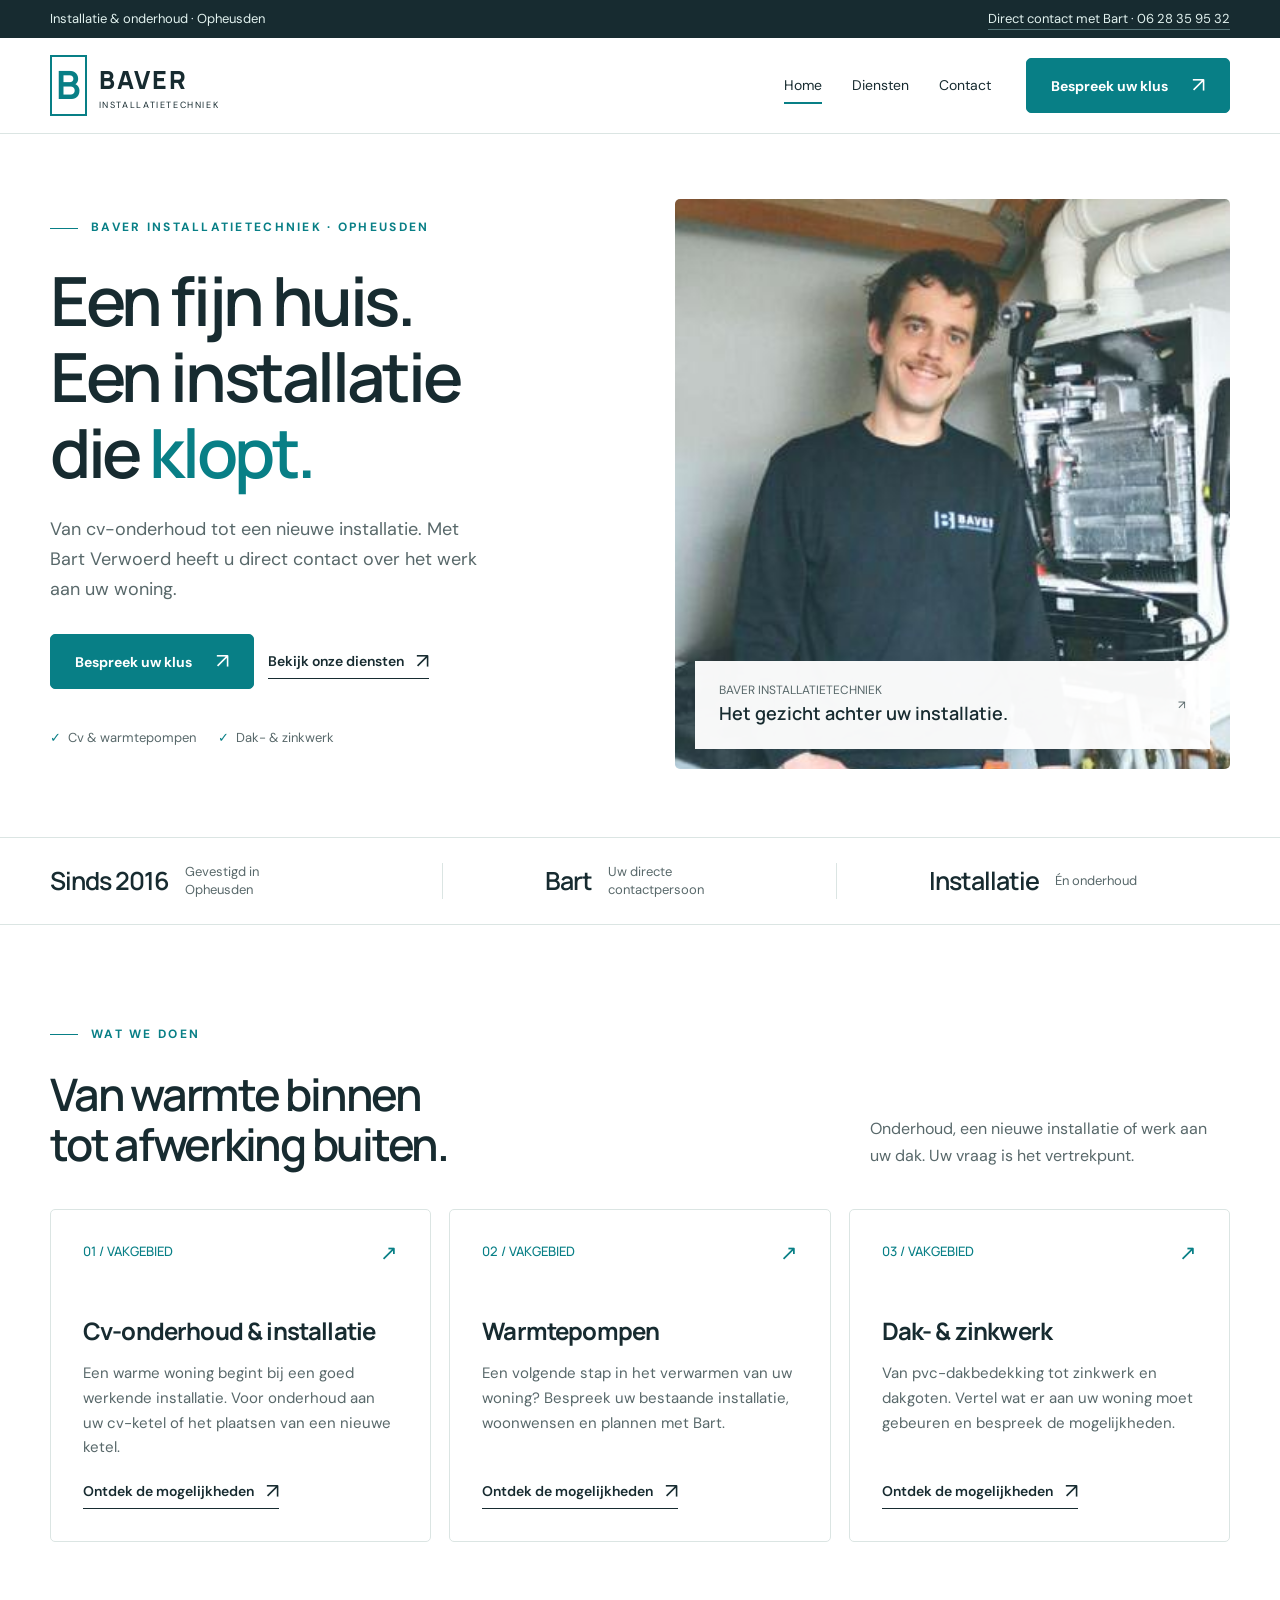
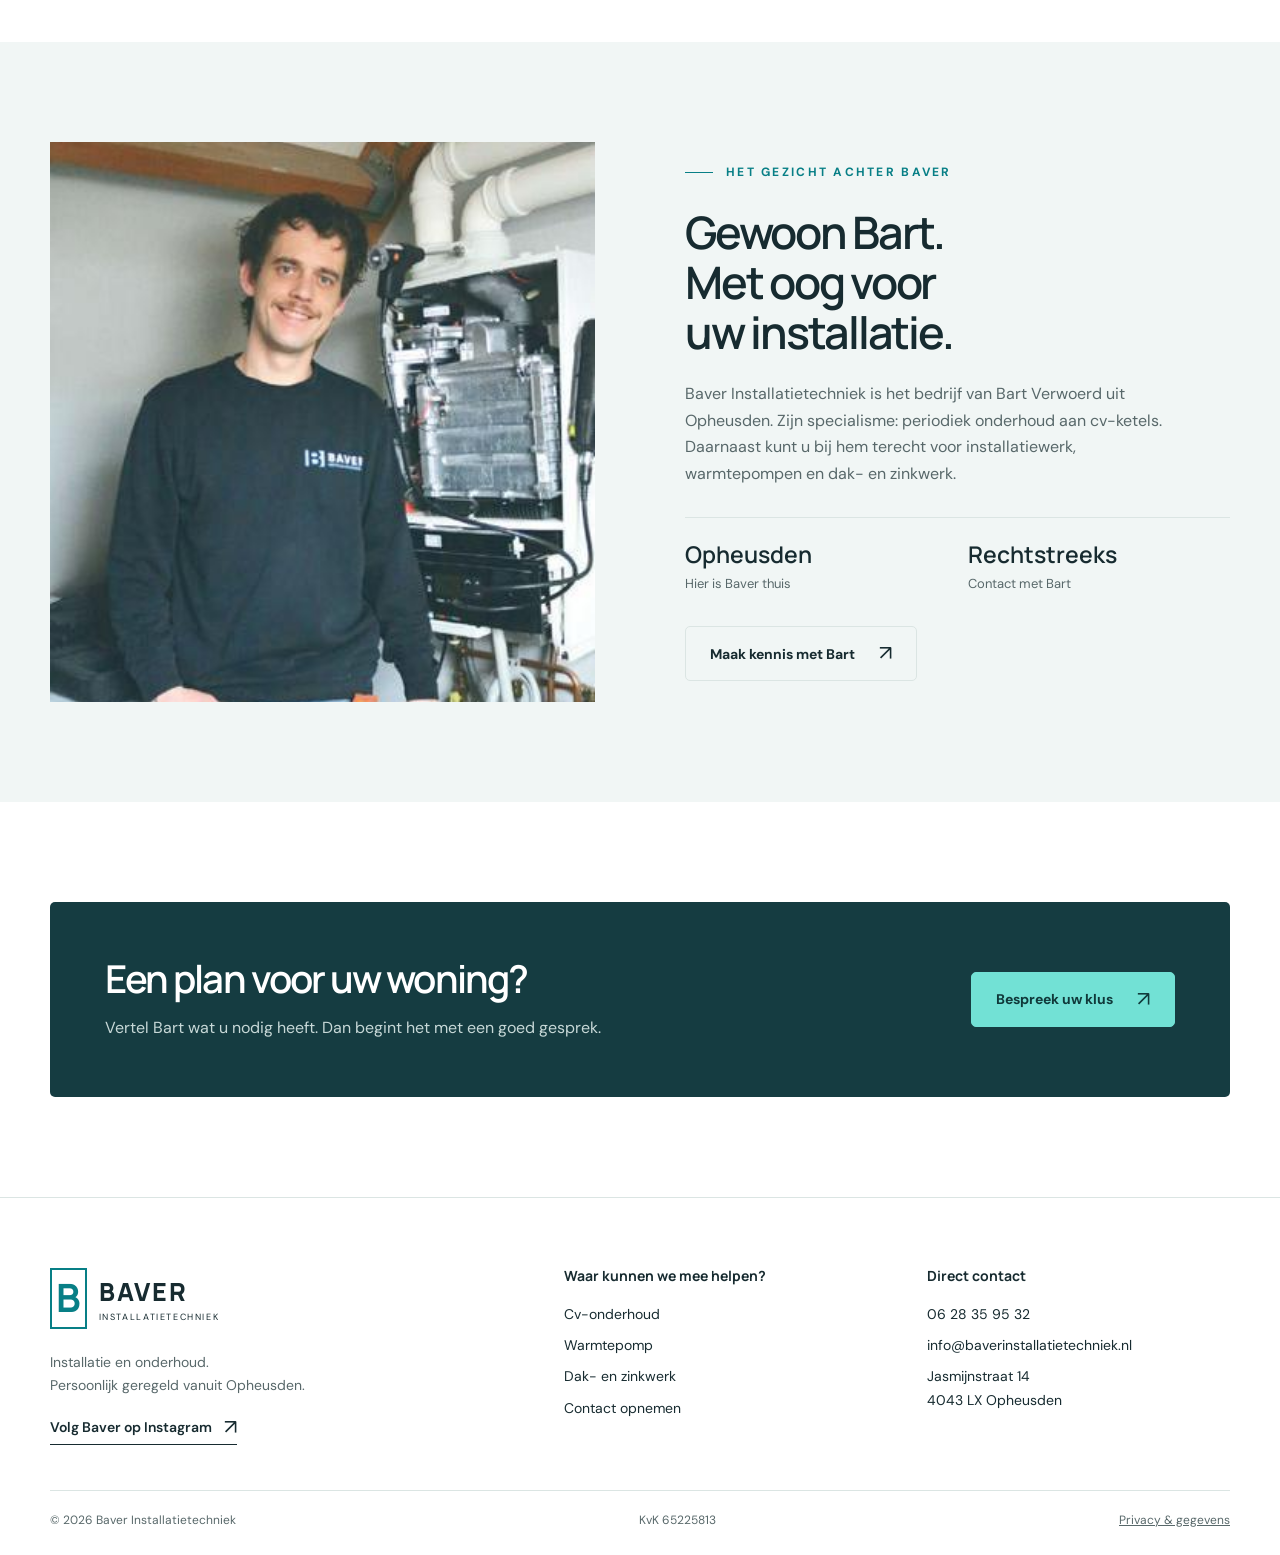
==== clean/index.html @ 16f264e1 "Publish two Baver website design previews" ====
<!doctype html><html lang="nl"><head><meta charset="utf-8"><meta name="viewport" content="width=device-width,initial-scale=1"><title>Installatie & onderhoud in Opheusden | Baver Installatietechniek</title><meta name="description" content="Baver Installatietechniek van Bart Verwoerd. Voor cv-onderhoud, cv-installaties, warmtepompen, dak- en zinkwerk. Neem direct contact op."><meta name="theme-color" content="#087f86"><meta name="robots" content="noindex,nofollow"><meta property="og:title" content="Installatie & onderhoud in Opheusden | Baver Installatietechniek"><meta property="og:description" content="Baver Installatietechniek van Bart Verwoerd. Voor cv-onderhoud, cv-installaties, warmtepompen, dak- en zinkwerk. Neem direct contact op."><meta property="og:type" content="website"><meta property="og:locale" content="nl_NL"><link rel="icon" type="image/svg+xml" href="assets/favicon.svg"><link rel="stylesheet" href="assets/site.css"><script type="application/ld+json">{"@context":"https://schema.org","@type":"HVACBusiness","name":"Baver Installatietechniek","telephone":"+31628359532","email":"info@baverinstallatietechniek.nl","address":{"@type":"PostalAddress","streetAddress":"Jasmijnstraat 14","postalCode":"4043 LX","addressLocality":"Opheusden","addressCountry":"NL"},"sameAs":["https://www.instagram.com/baverinstallatietechniek/"]}</script><script src="assets/app.js" defer></script></head><body class="clean"><a class="skip" href="#main">Naar de inhoud</a><div class="topline"><div class="wrap"><span>Installatie & onderhoud · Opheusden</span><a href="tel:+31628359532">Direct contact met Bart · 06 28 35 95 32</a></div></div><header class="header"><div class="wrap nav"><a class="brand" href="index.html" aria-label="Baver Installatietechniek — home"><span class="brand-icon" aria-hidden="true">B</span><span><b>BAVER</b><small>INSTALLATIETECHNIEK</small></span></a><nav class="nav-links" id="navigation" aria-label="Hoofdnavigatie"><a href="index.html" aria-current="page">Home</a><a href="diensten.html">Diensten</a><a href="contact.html">Contact</a></nav><a class="btn" href="contact.html">Bespreek uw klus<span class="arrow" aria-hidden="true">↗</span></a><button class="menu-button" aria-expanded="false" aria-controls="navigation">Menu</button></div></header><main id="main"><section class="hero"><div class="wrap hero-grid"><div class="hero-copy"><div class="eyebrow">Baver Installatietechniek · Opheusden</div><h1>Een fijn huis.<br>Een installatie<br>die <em>klopt.</em></h1><p>Van cv-onderhoud tot een nieuwe installatie. Met Bart Verwoerd heeft u direct contact over het werk aan uw woning.</p><div class="actions"><a class="btn" href="contact.html">Bespreek uw klus<span class="arrow" aria-hidden="true">↗</span></a><a class="text-link" href="diensten.html">Bekijk onze diensten <span class="arrow" aria-hidden="true">↗</span></a></div><div class="hero-facts"><span>Cv & warmtepompen</span><span>Dak- & zinkwerk</span></div></div><div class="hero-media"><img src="assets/baver.jpg" alt="Bart Verwoerd van Baver Installatietechniek naast een geopende cv-ketel" width="1100" height="1400" fetchpriority="high"><div class="image-note"><div><span>BAVER INSTALLATIETECHNIEK</span><b>Het gezicht achter uw installatie.</b></div><span class="arrow" aria-hidden="true">↗</span></div></div></div></section><div class="trust-strip"><div class="wrap trust-grid"><div><strong>Sinds 2016</strong><span>Gevestigd in Opheusden</span></div><div><strong>Bart</strong><span>Uw directe contactpersoon</span></div><div><strong>Installatie</strong><span>Én onderhoud</span></div></div></div><section class="section"><div class="wrap"><div class="section-head"><div><div class="eyebrow">Wat we doen</div><h2>Van warmte binnen<br>tot afwerking buiten.</h2></div><p>Onderhoud, een nieuwe installatie of werk aan uw dak. Uw vraag is het vertrekpunt.</p></div><div class="service-grid"><article class="service-card"><div class="num"><span>01 / VAKGEBIED</span><span class="arrow" aria-hidden="true">↗</span></div><h3>Cv-onderhoud & installatie</h3><p>Een warme woning begint bij een goed werkende installatie. Voor onderhoud aan uw cv-ketel of het plaatsen van een nieuwe ketel.</p><a class="text-link" href="diensten.html#cv-onderhoud">Ontdek de mogelijkheden <span class="arrow" aria-hidden="true">↗</span></a></article><article class="service-card"><div class="num"><span>02 / VAKGEBIED</span><span class="arrow" aria-hidden="true">↗</span></div><h3>Warmtepompen</h3><p>Een volgende stap in het verwarmen van uw woning? Bespreek uw bestaande installatie, woonwensen en plannen met Bart.</p><a class="text-link" href="diensten.html#warmtepompen">Ontdek de mogelijkheden <span class="arrow" aria-hidden="true">↗</span></a></article><article class="service-card"><div class="num"><span>03 / VAKGEBIED</span><span class="arrow" aria-hidden="true">↗</span></div><h3>Dak- & zinkwerk</h3><p>Van pvc-dakbedekking tot zinkwerk en dakgoten. Vertel wat er aan uw woning moet gebeuren en bespreek de mogelijkheden.</p><a class="text-link" href="diensten.html#dak-en-zinkwerk">Ontdek de mogelijkheden <span class="arrow" aria-hidden="true">↗</span></a></article></div></div></section><section class="section tinted"><div class="wrap split"><div class="split-media"><img src="assets/baver.jpg" alt="Bart Verwoerd van Baver Installatietechniek naast een geopende cv-ketel" width="1100" height="1400" loading="lazy"></div><div class="split-copy"><div class="eyebrow">Het gezicht achter Baver</div><h2>Gewoon Bart.<br>Met oog voor<br>uw installatie.</h2><p>Baver Installatietechniek is het bedrijf van Bart Verwoerd uit Opheusden. Zijn specialisme: periodiek onderhoud aan cv-ketels. Daarnaast kunt u bij hem terecht voor installatiewerk, warmtepompen en dak- en zinkwerk.</p><div class="small-facts"><div><strong>Opheusden</strong><span>Hier is Baver thuis</span></div><div><strong>Rechtstreeks</strong><span>Contact met Bart</span></div></div><a class="btn secondary" href="contact.html">Maak kennis met Bart<span class="arrow" aria-hidden="true">↗</span></a></div></div></section><section class="section"><div class="wrap"><div class="cta-band"><div><h2>Een plan voor uw woning?</h2><p>Vertel Bart wat u nodig heeft. Dan begint het met een goed gesprek.</p></div><a class="btn" href="contact.html">Bespreek uw klus<span class="arrow" aria-hidden="true">↗</span></a></div></div></section></main><footer class="footer"><div class="wrap"><div class="footer-grid"><div><a class="brand" href="index.html" aria-label="Baver Installatietechniek — home"><span class="brand-icon" aria-hidden="true">B</span><span><b>BAVER</b><small>INSTALLATIETECHNIEK</small></span></a><p>Installatie en onderhoud.<br>Persoonlijk geregeld vanuit Opheusden.</p><a class="text-link" href="https://www.instagram.com/baverinstallatietechniek/" target="_blank" rel="noopener noreferrer">Volg Baver op Instagram <span class="arrow" aria-hidden="true">↗</span></a></div><div><h3>Waar kunnen we mee helpen?</h3><div class="footer-links"><a href="diensten.html#cv-onderhoud">Cv-onderhoud</a><a href="diensten.html#warmtepompen">Warmtepomp</a><a href="diensten.html#dak-en-zinkwerk">Dak- en zinkwerk</a><a href="contact.html">Contact opnemen</a></div></div><div><h3>Direct contact</h3><div class="footer-links"><a href="tel:+31628359532">06 28 35 95 32</a><a href="mailto:info@baverinstallatietechniek.nl">info@baverinstallatietechniek.nl</a><span style="font-size:14px">Jasmijnstraat 14<br>4043 LX Opheusden</span></div></div></div><div class="footer-bottom"><span>© 2026 Baver Installatietechniek</span><span>KvK 65225813</span><button class="privacy" type="button">Privacy & gegevens</button></div></div></footer><div class="mobile-cta"><a class="btn secondary" href="tel:+31628359532">Bel Bart</a><a class="btn" href="contact.html">Bespreek uw klus <span class="arrow" aria-hidden="true">↗</span></a></div><dialog id="privacy-dialog" aria-labelledby="privacy-title"><button class="close-dialog" type="button">Sluiten ×</button><h2 id="privacy-title">Uw gegevens & contact</h2><p>Dit formulier stelt een e-mail op in uw eigen mailprogramma. Uw ingevulde gegevens worden niet opgeslagen in een website-database. U verstuurt het bericht zelf aan info@baverinstallatietechniek.nl.</p><p>De gegevens in uw aanvraag zijn bedoeld om uw vraag te beantwoorden. Vul geen gevoelige informatie in. Voor vragen over uw gegevens kunt u Baver Installatietechniek bereiken via bovenstaand e-mailadres of 06 28 35 95 32.</p><p>Deze website gebruikt geen eigen trackingcookies of advertentiepixels. De lettertypen worden geladen via Google Fonts. Als u een Instagram-link opent, gelden daar de voorwaarden en het privacybeleid van Instagram.</p><p>Baver Installatietechniek · Jasmijnstraat 14, 4043 LX Opheusden · KvK 65225813.</p></dialog></body></html>
---- clean/assets/site.css ----
@import url('https://fonts.googleapis.com/css2?family=DM+Sans:wght@400;500;600;700&family=Manrope:wght@400;500;600;700;800&display=swap');
:root{--ink:#172b30;--muted:#58686a;--paper:#fff;--surface:#f1f6f5;--line:#dbe5e3;--accent:#087f86;--bright:#72e1d5;--radius:5px;--max:1280px}*{box-sizing:border-box}html{scroll-behavior:smooth;scroll-padding-top:110px}body{margin:0;background:var(--paper);color:var(--ink);font-family:'DM Sans',sans-serif;font-size:16px;line-height:1.65}a{color:inherit;text-decoration:none}button,input,select,textarea{font:inherit}button,a,input,select,textarea,summary{-webkit-tap-highlight-color:transparent}button{cursor:pointer}a:focus-visible,button:focus-visible,input:focus-visible,select:focus-visible,textarea:focus-visible,summary:focus-visible{outline:3px solid var(--accent);outline-offset:5px}img{max-width:100%;display:block}h1,h2,h3,h4,p{margin-top:0}h1,h2,h3,h4{font-family:Manrope,sans-serif;line-height:1.12;letter-spacing:-.05em}h1{font-size:clamp(3rem,5.3vw,5.3rem);font-weight:600;margin-bottom:25px}h2{font-size:clamp(2rem,3.5vw,3.6rem);font-weight:600;margin-bottom:24px}h3{font-size:1.5rem;letter-spacing:-.035em}p{color:var(--muted)}.wrap{width:min(var(--max),calc(100% - 100px));margin:auto}.skip{position:fixed;top:-70px;left:20px;background:var(--accent);color:white;z-index:99;padding:10px}.skip:focus{top:8px}.topline{font-size:13px;background:var(--ink);color:#e2f2ef;padding:8px 0}.topline .wrap{display:flex;justify-content:space-between}.topline a{border-bottom:1px solid #557579}.header{position:sticky;top:0;background:rgba(255,255,255,.96);backdrop-filter:blur(14px);z-index:30;border-bottom:1px solid var(--line)}.nav{height:95px;display:flex;align-items:center;gap:35px}.brand{display:flex;align-items:center;gap:12px;margin-right:auto;line-height:1}.brand-icon{font:bold 39px Manrope;color:var(--accent);letter-spacing:-.14em;border:2px solid var(--accent);padding:0 9px 3px 4px}.brand b{font:800 25px Manrope;letter-spacing:.08em;display:block}.brand small{font-size:9px;letter-spacing:.18em;display:block;margin-top:4px}.nav-links{display:flex;align-items:center;gap:30px}.nav-links>a{font-size:14px;position:relative;padding:10px 0}.nav-links>a[aria-current=page]:after{content:'';position:absolute;height:2px;background:var(--accent);left:0;right:0;bottom:3px}.btn{display:inline-flex;align-items:center;justify-content:space-between;gap:24px;padding:16px 24px;border:1px solid var(--accent);border-radius:var(--radius);background:var(--accent);color:#fff;font-size:14px;font-weight:700;line-height:1.3;transition:background .2s,transform .2s;min-height:52px}.btn:hover{background:#09696f;transform:translateY(-2px)}.btn.secondary{background:transparent;color:var(--ink);border-color:var(--line)}.btn.secondary:hover{background:var(--surface)}.arrow{font-size:21px;font-weight:400;line-height:1}.menu-button{display:none;border:1px solid var(--line);background:transparent;color:var(--ink);padding:9px 14px}.eyebrow{text-transform:uppercase;letter-spacing:.19em;font-size:12px;font-weight:700;color:var(--accent);display:flex;gap:13px;align-items:center;margin-bottom:24px}.eyebrow:before{content:'';width:28px;height:1px;background:currentColor}.hero{padding:64px 0 68px}.hero-grid{display:grid;grid-template-columns:1fr 1fr;gap:70px;align-items:center}.hero-copy{padding:20px 0}.hero-copy>p{max-width:445px;font-size:18px}.hero h1 em{font-style:normal;color:var(--accent)}.actions{display:flex;flex-wrap:wrap;gap:14px;align-items:center;margin-top:30px}.text-link{display:inline-flex;align-items:center;gap:12px;border-bottom:1px solid currentColor;padding:5px 0;font-size:14px;font-weight:600}.hero-media{position:relative;height:570px;overflow:hidden;border-radius:var(--radius);background:#163b40}.hero-media>img{width:100%;height:100%;object-fit:cover}.image-note{position:absolute;bottom:20px;left:20px;right:20px;background:rgba(255,255,255,.96);padding:20px 24px;display:flex;justify-content:space-between;align-items:center;color:#172b30}.image-note span{font-size:12px;display:block;color:#58686a}.image-note b{font:600 18px Manrope}.hero-facts{display:flex;gap:22px;margin-top:38px;font-size:13px;color:var(--muted)}.hero-facts span:before{content:'✓';color:var(--accent);margin-right:7px}.trust-strip{border-top:1px solid var(--line);border-bottom:1px solid var(--line)}.trust-grid{display:grid;grid-template-columns:repeat(3,1fr);padding:25px 0}.trust-grid div{display:flex;align-items:center;justify-content:center;gap:16px;border-right:1px solid var(--line)}.trust-grid div:first-child{justify-content:flex-start}.trust-grid div:last-child{border:0}.trust-grid strong{font:600 25px Manrope;letter-spacing:-.04em}.trust-grid span{font-size:13px;color:var(--muted);line-height:1.4;max-width:125px}.section{padding:100px 0}.section-head{display:flex;align-items:end;justify-content:space-between;gap:50px;margin-bottom:40px}.section-head h2{margin-bottom:0;max-width:660px}.section-head>p{max-width:360px;margin:0}.tinted{background:var(--surface)}.service-grid{display:grid;grid-template-columns:repeat(3,1fr);gap:18px}.service-card{border:1px solid var(--line);border-radius:var(--radius);padding:32px;display:flex;flex-direction:column;transition:border-color .2s,transform .2s;background:var(--paper)}.service-card:hover{border-color:var(--accent);transform:translateY(-4px)}.service-card .num{font:500 13px Manrope;color:var(--accent);margin-bottom:55px;display:flex;justify-content:space-between}.service-card h3{margin-bottom:16px}.service-card p{font-size:15px;flex:1}.service-card .text-link{align-self:start}.split{display:grid;grid-template-columns:1fr 1fr;gap:90px;align-items:center}.split-media{height:560px;position:relative;background:var(--surface);overflow:hidden}.split-media img{width:100%;height:100%;object-fit:cover}.split-copy>p{max-width:500px}.small-facts{border-top:1px solid var(--line);margin:30px 0;display:grid;grid-template-columns:1fr 1fr;padding-top:20px;gap:20px}.small-facts strong{display:block;font:600 23px Manrope}.small-facts span{font-size:13px;color:var(--muted)}.cta-band{background:#153c41;color:white;padding:55px;display:flex;align-items:center;justify-content:space-between;gap:35px;border-radius:var(--radius)}.cta-band h2{font-size:clamp(2rem,3vw,3.1rem);margin:0 0 15px}.cta-band p{margin:0;color:#c7d8d7}.cta-band .btn{background:var(--bright);color:#10393a;border-color:var(--bright);white-space:nowrap}.footer{padding:70px 0 24px;border-top:1px solid var(--line)}.footer-grid{display:grid;grid-template-columns:1.5fr 1fr 1fr;gap:60px}.footer .brand{margin-bottom:22px}.footer h3{font-size:14px;letter-spacing:0;margin-bottom:20px}.footer p,.footer a:not(.brand){font-size:14px}.footer-links{display:flex;flex-direction:column;gap:8px}.footer-bottom{border-top:1px solid var(--line);margin-top:45px;padding-top:20px;display:flex;justify-content:space-between;gap:20px;font-size:12px;color:var(--muted)}.privacy{border:0;padding:0;background:transparent;color:var(--muted);text-decoration:underline;font-size:12px}.mobile-cta{display:none}.page-head{padding:75px 0 50px;max-width:980px}.page-head p{max-width:620px;font-size:18px}.breadcrumb{font-size:13px;color:var(--muted);margin-bottom:30px;display:flex;gap:12px}.breadcrumb a{text-decoration:underline}.service-detail{display:grid;grid-template-columns:.6fr 1.1fr 1fr;gap:45px;padding:45px 0;border-top:1px solid var(--line);align-items:start;scroll-margin-top:130px}.service-detail h2{font-size:2rem}.service-detail>span{font:500 13px Manrope;color:var(--accent)}.checklist{padding:0;list-style:none}.checklist li{padding:13px 0;border-bottom:1px solid var(--line);font-size:15px;display:flex;gap:14px}.checklist li:before{content:'↗';color:var(--accent)}.faq{max-width:850px;margin:auto}.faq h2{margin-bottom:35px}.faq details{border-top:1px solid var(--line);padding:22px 0}.faq details:last-child{border-bottom:1px solid var(--line)}.faq summary{cursor:pointer;list-style:none;font-weight:600;display:flex;justify-content:space-between;gap:20px}.faq summary:after{content:'+';font-weight:400;font-size:23px;color:var(--accent)}.faq details[open] summary:after{content:'−'}.faq details p{padding-top:18px;margin-bottom:0;max-width:740px;font-size:15px}.steps{display:grid;grid-template-columns:repeat(3,1fr);gap:50px}.step{border-top:1px solid var(--line);padding-top:25px}.step span{color:var(--accent);font-size:13px}.step h3{margin:28px 0 16px}.step p{font-size:15px}.contact-layout{display:grid;grid-template-columns:.8fr 1.2fr;gap:100px;align-items:start}.contact-cards{margin-top:35px}.contact-cards a,.contact-cards>div{display:block;border-top:1px solid var(--line);padding:24px 0}.contact-cards small{display:block;font-size:12px;color:var(--muted);margin-bottom:6px}.contact-cards strong{font:600 21px Manrope;letter-spacing:-.035em;overflow-wrap:anywhere}.form-panel{background:var(--surface);padding:40px;border:1px solid var(--line)}.form-panel h2{font-size:1.8rem}.form-panel p{font-size:14px}.form-grid{display:grid;grid-template-columns:1fr 1fr;gap:22px}.field{display:flex;flex-direction:column;gap:8px;font-size:14px;font-weight:500}.field.full{grid-column:1/-1}.field input,.field select,.field textarea{background:var(--paper);color:var(--ink);border:1px solid var(--line);border-radius:2px;padding:13px;width:100%;min-height:48px;font-size:16px}.field textarea{resize:vertical;min-height:120px}.form-bottom{margin-top:24px}.form-bottom>small{display:block;font-size:12px;color:var(--muted);margin:15px 0}.form-bottom .btn{width:100%}.form-success{padding:22px;border:1px solid var(--accent);margin-top:20px}.form-success h3{font-size:18px}.form-success p{margin-bottom:10px}.form-success textarea{width:100%;min-height:180px;background:var(--paper);color:var(--ink);border:1px solid var(--line);padding:12px;font:14px 'DM Sans',sans-serif}.form-success .text-link{border:0;background:transparent;color:var(--accent);text-decoration:underline;cursor:pointer;padding:6px 0}.form-progress{display:flex;gap:8px;margin-bottom:28px}.form-progress span{height:3px;background:var(--line);flex:1}.form-progress span.active{background:var(--accent)}.service-choices{display:grid;grid-template-columns:1fr 1fr;gap:12px;margin:25px 0}.choice{border:1px solid var(--line);padding:18px;font-size:14px;display:flex;gap:12px;align-items:center;cursor:pointer;background:var(--paper)}.choice:has(input:checked){border-color:var(--accent);box-shadow:inset 0 0 0 1px var(--accent)}.choice input{accent-color:var(--accent)}.form-nav{display:flex;gap:10px;justify-content:space-between;margin-top:25px}.form-nav .btn{flex:1}.project-grid{display:grid;grid-template-columns:1fr 1fr;gap:50px 30px}.project-card figure{margin:0;overflow:hidden;background:var(--surface);height:480px}.project-card img{width:100%;height:100%;object-fit:cover;transition:transform .6s}.project-card:hover img{transform:scale(1.035)}.project-meta{display:flex;justify-content:space-between;gap:20px;margin:20px 0 12px;font-size:12px;text-transform:uppercase;letter-spacing:.12em;color:var(--accent)}.project-card h3{margin-bottom:12px}.project-card p{font-size:15px}.project-filter{display:flex;gap:12px;flex-wrap:wrap;margin-bottom:35px}.project-filter button{background:transparent;border:1px solid var(--line);padding:10px 20px;color:var(--ink);border-radius:30px;font-size:14px}.project-filter button[aria-pressed=true]{background:var(--accent);color:#061e22;border-color:var(--accent)}.photo-credit{font-size:12px;color:var(--muted);margin:10px 0 0}.photo-credit a{text-decoration:underline}.large-quote{font:500 clamp(1.8rem,3.8vw,3.8rem)/1.3 Manrope;letter-spacing:-.04em;max-width:950px;margin:0 0 28px}.about-author{font-size:14px;color:var(--muted)}dialog{max-width:650px;width:calc(100% - 40px);max-height:85vh;border:1px solid var(--line);padding:35px;background:var(--paper);color:var(--ink)}dialog::backdrop{background:#07171bc2;backdrop-filter:blur(4px)}dialog h2{font-size:1.8rem;margin-top:25px}dialog p{font-size:14px}dialog .close-dialog{float:right;border:1px solid var(--line);color:var(--ink);background:transparent;padding:8px 14px}[hidden]{display:none!important}.signature{--paper:#0b1b20;--surface:#11272d;--ink:#f4f7f5;--muted:#a8b9ba;--line:#294149;--accent:#67d6d1;--bright:#67d6d1;--radius:0}.signature .topline{background:#0b1b20;border-bottom:1px solid var(--line);color:var(--muted)}.signature .header{background:rgba(11,27,32,.94)}.signature .brand-icon{color:var(--accent)}.signature .btn{color:#09252b;background:var(--accent)}.signature .btn:hover{background:#a3efea}.signature .btn.secondary{background:transparent;color:var(--ink)}.signature .btn.secondary:hover{background:var(--surface)}.signature .hero{padding:0;position:relative;overflow:hidden}.signature .hero-grid{min-height:735px;display:block;position:relative;padding:90px 0 125px}.signature .hero-copy{position:relative;z-index:2;max-width:750px}.signature h1{font-size:clamp(3.7rem,6.8vw,7rem);line-height:1.025;font-weight:500;letter-spacing:-.06em}.signature .hero h1 em{display:block}.signature .hero-copy>p{max-width:480px;font-size:18px;color:#ccdad9}.signature .hero-media{position:absolute;inset:0 0 0 42%;height:auto;opacity:.7;border:0;z-index:0}.signature .hero-media:after{content:'';position:absolute;inset:0;background:linear-gradient(90deg,#0b1b20 0%,transparent 55%),linear-gradient(0deg,#0b1b20 0%,transparent 38%)}.signature .hero-media>img{object-position:55% center}.signature .image-note{display:none}.signature .hero-facts{color:#c2d1d1;margin-top:35px}.signature .hero-foot{position:absolute;bottom:32px;left:0;right:0;border-top:1px solid #436065;padding-top:20px;display:flex;justify-content:space-between;z-index:3;font-size:12px;letter-spacing:.12em;text-transform:uppercase}.signature .hero-foot span:last-child{color:var(--accent)}.signature .trust-strip{background:var(--surface)}.signature .trust-grid{padding:32px 0}.signature .trust-grid strong{font-size:35px;color:var(--accent)}.signature .section{padding:120px 0}.signature .service-grid{gap:0}.signature .service-card{background:transparent;padding:35px}.signature .service-card+.service-card{border-left:0}.signature .service-card:hover{transform:none;background:var(--surface)}.signature .service-card .num{margin-bottom:65px}.signature .service-card h3{font-size:1.9rem}.signature .section-head h2{font-size:clamp(2.3rem,4vw,4.2rem)}.signature .split-media{height:630px}.signature .cta-band{background:var(--accent);color:#09252b;padding:65px}.signature .cta-band p{color:#21494f}.signature .cta-band .btn{background:#0b1b20;color:white;border-color:#0b1b20}.signature .footer .brand b{color:var(--ink)}.signature .page-head h1{font-size:clamp(3.5rem,6vw,6rem)}.signature .form-panel{padding:45px}.signature .contact-layout{gap:80px}.signature .service-detail h2{font-size:2.4rem}.signature .project-card:nth-child(2n){padding-top:90px}.signature .feature-number{position:absolute;right:20px;bottom:8px;font:400 150px Manrope;letter-spacing:-.08em;color:#ffffff30}.signature .photo-credit{margin-top:16px}
@media(min-width:1500px){.hero-media{height:610px}.signature .hero-grid{min-height:810px}}
@media(max-width:1100px){.wrap{width:calc(100% - 56px)}.nav{gap:20px}.nav-links{gap:20px}.nav>.btn{padding:14px 18px}.hero-grid{gap:35px}.hero-media{height:510px}.split{gap:45px}.service-card{padding:24px}.contact-layout,.signature .contact-layout{gap:40px}.signature .hero-grid{min-height:680px}.signature .hero-copy{max-width:650px}.signature .nav-links{gap:18px}.signature .nav-links>a{font-size:13px}}
@media(max-width:850px){.topline{display:none}.nav{height:80px}.brand b{font-size:22px}.brand-icon{font-size:33px}.nav>.btn{margin-left:auto}.menu-button{display:block}.nav-links{display:none;position:absolute;left:0;right:0;top:80px;background:var(--paper);border-bottom:1px solid var(--line);padding:25px 28px;align-items:stretch;gap:8px}.nav-links.open{display:flex;flex-direction:column}.nav-links>a{font-size:17px}.hero-grid{gap:35px}.hero h1{font-size:3.3rem}.hero-copy>p{font-size:16px}.hero-facts{flex-direction:column;gap:5px}.hero-media{height:480px}.image-note{padding:17px;left:12px;right:12px;bottom:12px}.image-note b{font-size:16px}.image-note .arrow{display:none}.section{padding:75px 0}.section-head{align-items:start;gap:25px}.service-grid{grid-template-columns:1fr}.service-card .num{margin-bottom:25px}.service-card p{max-width:600px}.split{gap:35px}.split-media{height:480px}.contact-layout{grid-template-columns:1fr}.contact-cards{display:grid;grid-template-columns:1fr 1fr;gap:0 30px}.service-detail{grid-template-columns:60px 1fr;gap:20px}.service-detail>div:last-child{grid-column:2}.footer-grid{gap:35px;grid-template-columns:1.2fr 1fr 1fr}.signature .hero h1{font-size:5rem}.signature .hero-copy{max-width:600px}.signature .hero-media{left:28%}.signature .service-card+.service-card{border-left:1px solid var(--line);border-top:0}.signature .service-card .num{margin-bottom:30px}.signature .section{padding:85px 0}.signature .split-media{height:540px}.signature .project-card:nth-child(2n){padding-top:50px}.project-card figure{height:400px}.steps{gap:28px}.form-panel,.signature .form-panel{padding:32px}}
@media(max-width:600px){.wrap{width:calc(100% - 36px)}.nav{gap:12px;height:74px}.nav>.btn{display:none}.brand b{font-size:21px}.menu-button{margin-left:auto;font-size:14px}.nav-links{top:74px}.hero{padding:37px 0}.hero-grid{grid-template-columns:1fr;gap:30px}.hero-copy{padding:0}.hero h1{font-size:clamp(2.6rem,10.8vw,3.5rem);line-height:1.1}.hero-copy>p{font-size:16px;max-width:95%}.eyebrow{font-size:11px;margin-bottom:21px}.hero-facts{flex-direction:row;gap:15px;flex-wrap:wrap;font-size:12px;margin-top:25px}.hero-media{height:410px}.actions{gap:17px;margin-top:25px}.btn{padding:15px 21px}.trust-grid{gap:16px;padding:22px 0}.trust-grid div{flex-direction:column;align-items:start;gap:7px}.trust-grid strong{font-size:21px}.trust-grid span{font-size:11px;max-width:85px}.section{padding:65px 0}.section-head{display:block;margin-bottom:30px}.section-head>p,.section-head>.text-link{margin-top:20px}.section-head h2,h2{font-size:2.2rem}.service-card{padding:27px}.service-card .num{margin-bottom:30px}.split{grid-template-columns:1fr;gap:35px}.split-media{height:440px}.split-copy{padding:0}.cta-band{padding:32px 25px;display:block}.cta-band h2{font-size:2rem}.cta-band .btn{margin-top:25px}.footer{padding:50px 0 105px}.footer-grid{grid-template-columns:1fr 1fr;gap:35px 24px}.footer-grid>div:first-child{grid-column:1/-1}.footer-bottom{font-size:11px;flex-wrap:wrap;gap:12px;margin-top:35px}.mobile-cta{display:grid;grid-template-columns:1fr 1.5fr;position:fixed;bottom:0;left:0;right:0;z-index:35;background:var(--paper);border-top:1px solid var(--line);padding:10px 14px calc(10px + env(safe-area-inset-bottom));gap:10px}.mobile-cta .btn{min-height:46px;padding:12px;font-size:13px;justify-content:center}.page-head{padding:42px 0 30px}.page-head h1{font-size:2.9rem}.page-head p{font-size:16px}.breadcrumb{font-size:12px;margin-bottom:26px}.service-detail{grid-template-columns:30px 1fr;padding:32px 0;gap:15px}.service-detail h2{font-size:1.8rem}.service-detail>div:last-child{grid-column:2}.steps{grid-template-columns:1fr;gap:25px}.step h3{margin:14px 0}.contact-layout{gap:35px}.contact-cards{grid-template-columns:1fr}.contact-cards strong{font-size:20px}.contact-cards a,.contact-cards>div{padding:19px 0}.form-panel,.signature .form-panel{padding:25px 19px}.form-grid{grid-template-columns:1fr;gap:18px}.service-choices{grid-template-columns:1fr}.project-grid{grid-template-columns:1fr;gap:40px}.project-card figure{height:430px}.project-filter{gap:8px}.project-filter button{padding:9px 16px;font-size:13px}.signature .hero-grid{min-height:790px;padding:47px 0 230px}.signature .hero h1{font-size:clamp(3.3rem,13.2vw,4.4rem);line-height:1.04}.signature .hero-copy>p{font-size:16px;max-width:320px}.signature .hero-media{left:10%;top:260px;opacity:.75}.signature .hero-media:after{background:linear-gradient(180deg,#0b1b20 0%,transparent 50%,#0b1b20 100%),linear-gradient(90deg,#0b1b20 0%,transparent 65%)}.signature .hero-foot{font-size:10px;bottom:23px;gap:15px}.signature .hero-facts{font-size:11px}.signature .trust-grid{padding:23px 0}.signature .trust-grid strong{font-size:26px}.signature .section{padding:70px 0}.signature .section-head h2{font-size:2.5rem}.signature .split-media{height:470px}.signature .cta-band{padding:36px 25px}.signature .project-card:nth-child(2n){padding-top:0}.signature .page-head h1{font-size:3.2rem}.signature .service-detail h2{font-size:1.9rem}.signature .feature-number{font-size:110px}.faq summary{font-size:15px}}
@media(prefers-reduced-motion:reduce){html{scroll-behavior:auto}*,*:before,*:after{transition:none!important;animation:none!important}}
.project-preview{min-height:300px;padding:32px;display:flex;flex-direction:column;align-items:flex-start;border:1px solid var(--line);background:var(--surface)}.project-index{font:400 72px Manrope;letter-spacing:-.06em;color:var(--accent);line-height:1}.project-type{font:500 26px Manrope;letter-spacing:-.035em;margin:auto 0 22px;padding-top:45px}.project-open{display:flex;gap:18px;align-items:center;font-size:13px;border-top:1px solid var(--line);padding-top:18px;width:100%;justify-content:space-between}.project-preview:hover{border-color:var(--accent)}@media(max-width:600px){.project-preview{min-height:260px;padding:25px}.project-index{font-size:60px}}

.signature .project-grid.is-filtered .project-card{padding-top:0}
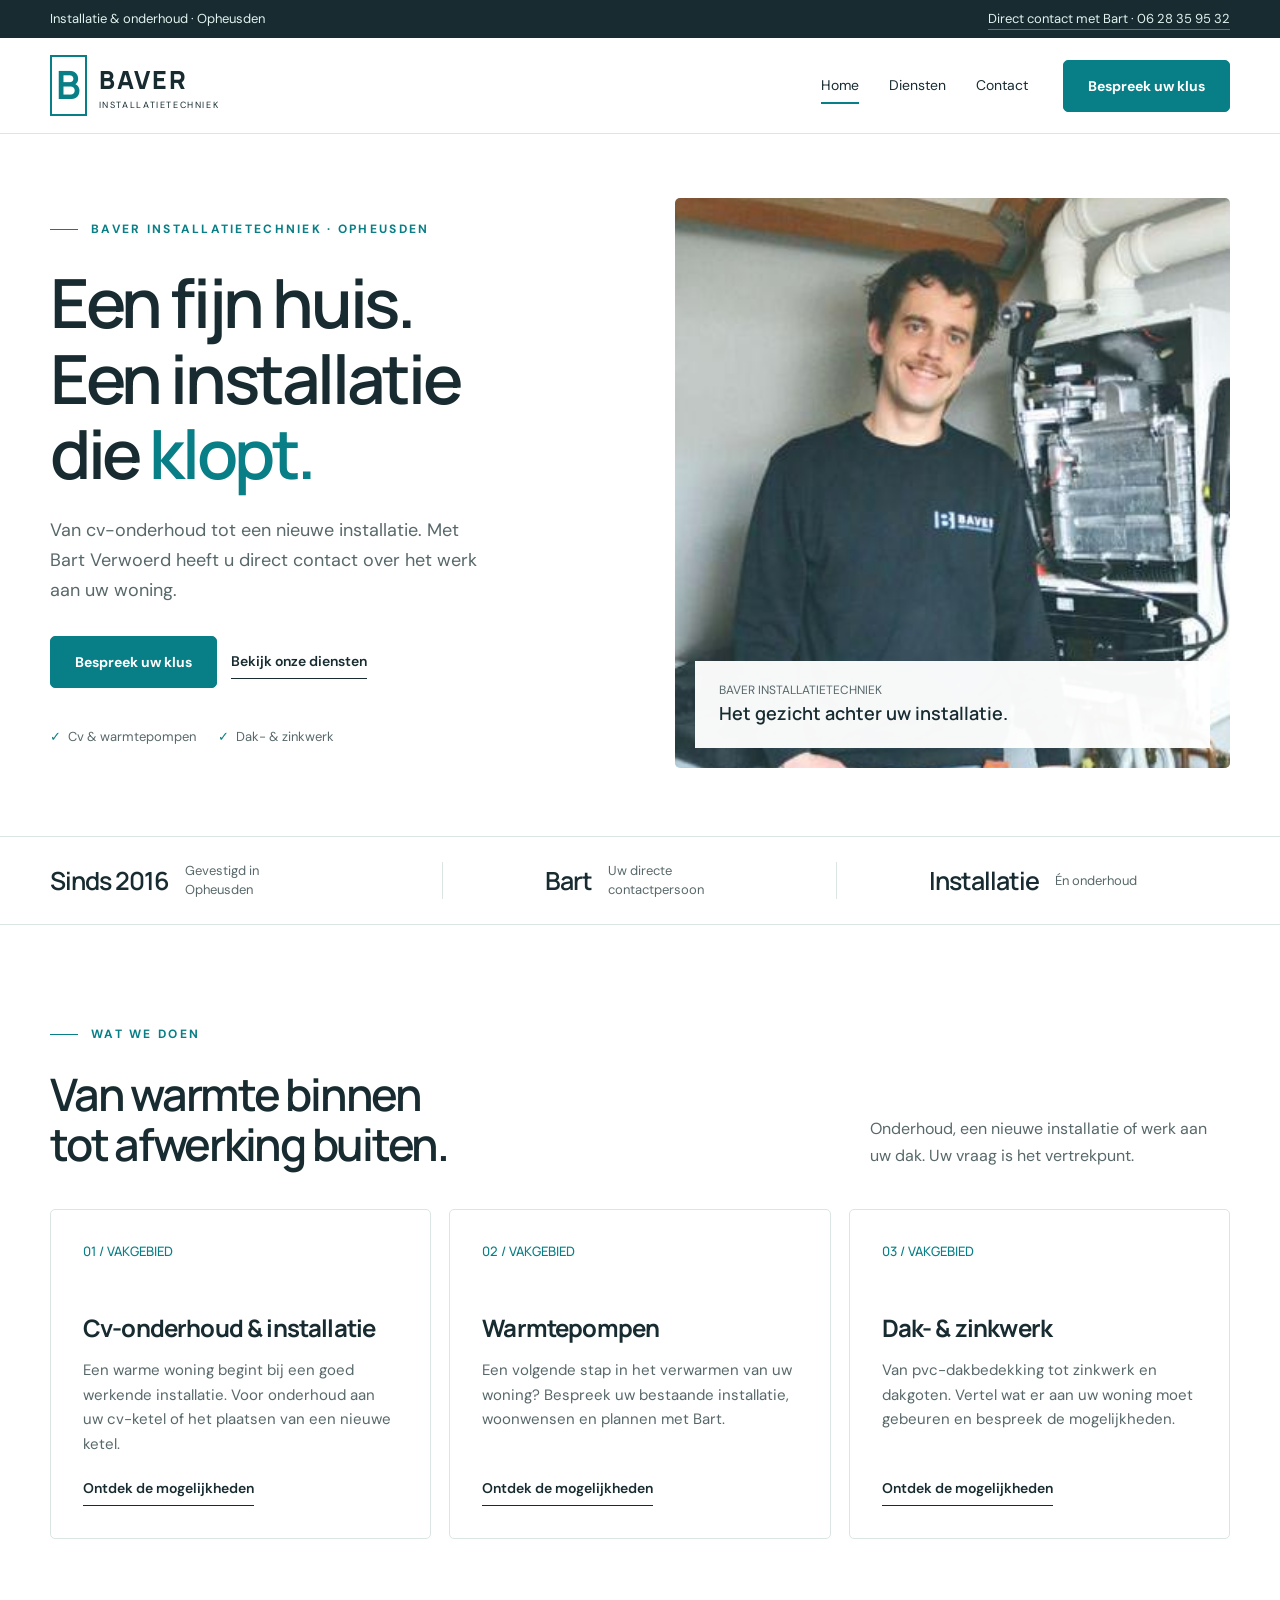
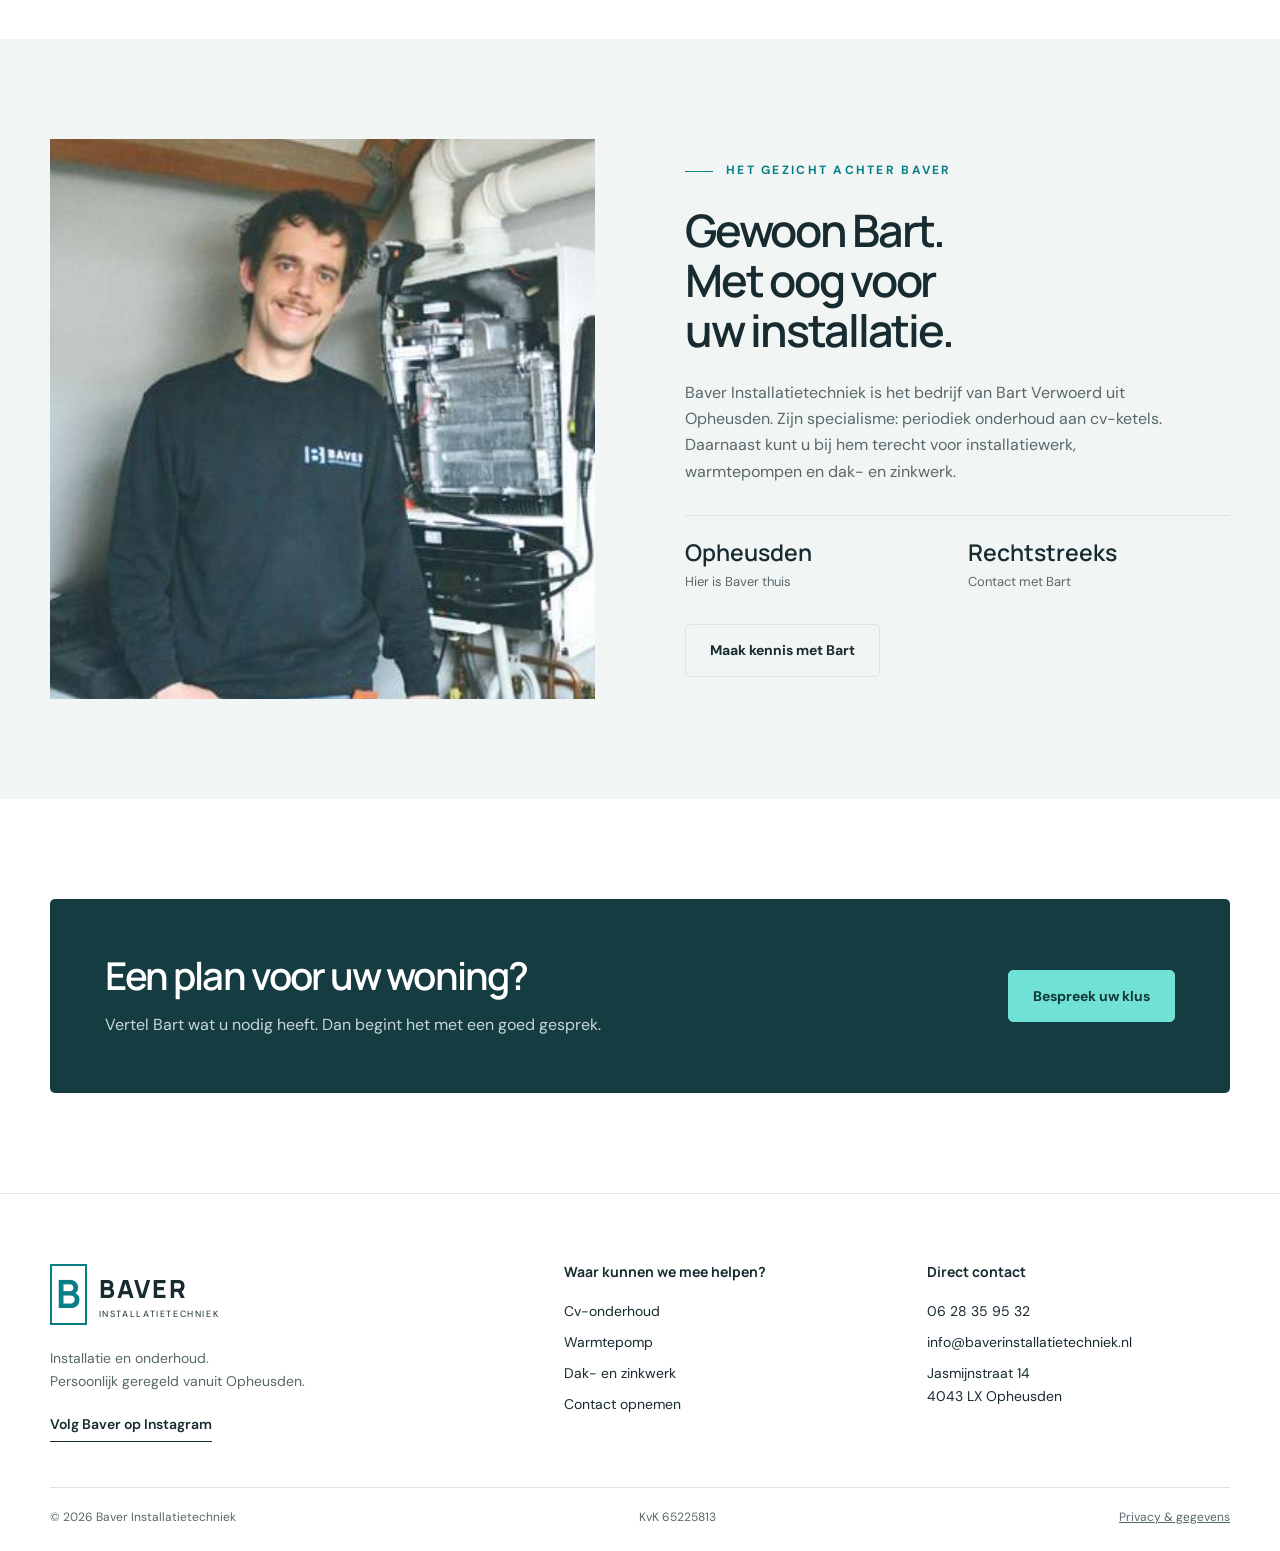
==== commit af678df6: "Remove decorative arrow emoji from both Baver variants" ====
--- a/clean/index.html
+++ b/clean/index.html
@@ -1 +1 @@
-<!doctype html><html lang="nl"><head><meta charset="utf-8"><meta name="viewport" content="width=device-width,initial-scale=1"><title>Installatie & onderhoud in Opheusden | Baver Installatietechniek</title><meta name="description" content="Baver Installatietechniek van Bart Verwoerd. Voor cv-onderhoud, cv-installaties, warmtepompen, dak- en zinkwerk. Neem direct contact op."><meta name="theme-color" content="#087f86"><meta name="robots" content="noindex,nofollow"><meta property="og:title" content="Installatie & onderhoud in Opheusden | Baver Installatietechniek"><meta property="og:description" content="Baver Installatietechniek van Bart Verwoerd. Voor cv-onderhoud, cv-installaties, warmtepompen, dak- en zinkwerk. Neem direct contact op."><meta property="og:type" content="website"><meta property="og:locale" content="nl_NL"><link rel="icon" type="image/svg+xml" href="assets/favicon.svg"><link rel="stylesheet" href="assets/site.css"><script type="application/ld+json">{"@context":"https://schema.org","@type":"HVACBusiness","name":"Baver Installatietechniek","telephone":"+31628359532","email":"info@baverinstallatietechniek.nl","address":{"@type":"PostalAddress","streetAddress":"Jasmijnstraat 14","postalCode":"4043 LX","addressLocality":"Opheusden","addressCountry":"NL"},"sameAs":["https://www.instagram.com/baverinstallatietechniek/"]}</script><script src="assets/app.js" defer></script></head><body class="clean"><a class="skip" href="#main">Naar de inhoud</a><div class="topline"><div class="wrap"><span>Installatie & onderhoud · Opheusden</span><a href="tel:+31628359532">Direct contact met Bart · 06 28 35 95 32</a></div></div><header class="header"><div class="wrap nav"><a class="brand" href="index.html" aria-label="Baver Installatietechniek — home"><span class="brand-icon" aria-hidden="true">B</span><span><b>BAVER</b><small>INSTALLATIETECHNIEK</small></span></a><nav class="nav-links" id="navigation" aria-label="Hoofdnavigatie"><a href="index.html" aria-current="page">Home</a><a href="diensten.html">Diensten</a><a href="contact.html">Contact</a></nav><a class="btn" href="contact.html">Bespreek uw klus<span class="arrow" aria-hidden="true">↗</span></a><button class="menu-button" aria-expanded="false" aria-controls="navigation">Menu</button></div></header><main id="main"><section class="hero"><div class="wrap hero-grid"><div class="hero-copy"><div class="eyebrow">Baver Installatietechniek · Opheusden</div><h1>Een fijn huis.<br>Een installatie<br>die <em>klopt.</em></h1><p>Van cv-onderhoud tot een nieuwe installatie. Met Bart Verwoerd heeft u direct contact over het werk aan uw woning.</p><div class="actions"><a class="btn" href="contact.html">Bespreek uw klus<span class="arrow" aria-hidden="true">↗</span></a><a class="text-link" href="diensten.html">Bekijk onze diensten <span class="arrow" aria-hidden="true">↗</span></a></div><div class="hero-facts"><span>Cv & warmtepompen</span><span>Dak- & zinkwerk</span></div></div><div class="hero-media"><img src="assets/baver.jpg" alt="Bart Verwoerd van Baver Installatietechniek naast een geopende cv-ketel" width="1100" height="1400" fetchpriority="high"><div class="image-note"><div><span>BAVER INSTALLATIETECHNIEK</span><b>Het gezicht achter uw installatie.</b></div><span class="arrow" aria-hidden="true">↗</span></div></div></div></section><div class="trust-strip"><div class="wrap trust-grid"><div><strong>Sinds 2016</strong><span>Gevestigd in Opheusden</span></div><div><strong>Bart</strong><span>Uw directe contactpersoon</span></div><div><strong>Installatie</strong><span>Én onderhoud</span></div></div></div><section class="section"><div class="wrap"><div class="section-head"><div><div class="eyebrow">Wat we doen</div><h2>Van warmte binnen<br>tot afwerking buiten.</h2></div><p>Onderhoud, een nieuwe installatie of werk aan uw dak. Uw vraag is het vertrekpunt.</p></div><div class="service-grid"><article class="service-card"><div class="num"><span>01 / VAKGEBIED</span><span class="arrow" aria-hidden="true">↗</span></div><h3>Cv-onderhoud & installatie</h3><p>Een warme woning begint bij een goed werkende installatie. Voor onderhoud aan uw cv-ketel of het plaatsen van een nieuwe ketel.</p><a class="text-link" href="diensten.html#cv-onderhoud">Ontdek de mogelijkheden <span class="arrow" aria-hidden="true">↗</span></a></article><article class="service-card"><div class="num"><span>02 / VAKGEBIED</span><span class="arrow" aria-hidden="true">↗</span></div><h3>Warmtepompen</h3><p>Een volgende stap in het verwarmen van uw woning? Bespreek uw bestaande installatie, woonwensen en plannen met Bart.</p><a class="text-link" href="diensten.html#warmtepompen">Ontdek de mogelijkheden <span class="arrow" aria-hidden="true">↗</span></a></article><article class="service-card"><div class="num"><span>03 / VAKGEBIED</span><span class="arrow" aria-hidden="true">↗</span></div><h3>Dak- & zinkwerk</h3><p>Van pvc-dakbedekking tot zinkwerk en dakgoten. Vertel wat er aan uw woning moet gebeuren en bespreek de mogelijkheden.</p><a class="text-link" href="diensten.html#dak-en-zinkwerk">Ontdek de mogelijkheden <span class="arrow" aria-hidden="true">↗</span></a></article></div></div></section><section class="section tinted"><div class="wrap split"><div class="split-media"><img src="assets/baver.jpg" alt="Bart Verwoerd van Baver Installatietechniek naast een geopende cv-ketel" width="1100" height="1400" loading="lazy"></div><div class="split-copy"><div class="eyebrow">Het gezicht achter Baver</div><h2>Gewoon Bart.<br>Met oog voor<br>uw installatie.</h2><p>Baver Installatietechniek is het bedrijf van Bart Verwoerd uit Opheusden. Zijn specialisme: periodiek onderhoud aan cv-ketels. Daarnaast kunt u bij hem terecht voor installatiewerk, warmtepompen en dak- en zinkwerk.</p><div class="small-facts"><div><strong>Opheusden</strong><span>Hier is Baver thuis</span></div><div><strong>Rechtstreeks</strong><span>Contact met Bart</span></div></div><a class="btn secondary" href="contact.html">Maak kennis met Bart<span class="arrow" aria-hidden="true">↗</span></a></div></div></section><section class="section"><div class="wrap"><div class="cta-band"><div><h2>Een plan voor uw woning?</h2><p>Vertel Bart wat u nodig heeft. Dan begint het met een goed gesprek.</p></div><a class="btn" href="contact.html">Bespreek uw klus<span class="arrow" aria-hidden="true">↗</span></a></div></div></section></main><footer class="footer"><div class="wrap"><div class="footer-grid"><div><a class="brand" href="index.html" aria-label="Baver Installatietechniek — home"><span class="brand-icon" aria-hidden="true">B</span><span><b>BAVER</b><small>INSTALLATIETECHNIEK</small></span></a><p>Installatie en onderhoud.<br>Persoonlijk geregeld vanuit Opheusden.</p><a class="text-link" href="https://www.instagram.com/baverinstallatietechniek/" target="_blank" rel="noopener noreferrer">Volg Baver op Instagram <span class="arrow" aria-hidden="true">↗</span></a></div><div><h3>Waar kunnen we mee helpen?</h3><div class="footer-links"><a href="diensten.html#cv-onderhoud">Cv-onderhoud</a><a href="diensten.html#warmtepompen">Warmtepomp</a><a href="diensten.html#dak-en-zinkwerk">Dak- en zinkwerk</a><a href="contact.html">Contact opnemen</a></div></div><div><h3>Direct contact</h3><div class="footer-links"><a href="tel:+31628359532">06 28 35 95 32</a><a href="mailto:info@baverinstallatietechniek.nl">info@baverinstallatietechniek.nl</a><span style="font-size:14px">Jasmijnstraat 14<br>4043 LX Opheusden</span></div></div></div><div class="footer-bottom"><span>© 2026 Baver Installatietechniek</span><span>KvK 65225813</span><button class="privacy" type="button">Privacy & gegevens</button></div></div></footer><div class="mobile-cta"><a class="btn secondary" href="tel:+31628359532">Bel Bart</a><a class="btn" href="contact.html">Bespreek uw klus <span class="arrow" aria-hidden="true">↗</span></a></div><dialog id="privacy-dialog" aria-labelledby="privacy-title"><button class="close-dialog" type="button">Sluiten ×</button><h2 id="privacy-title">Uw gegevens & contact</h2><p>Dit formulier stelt een e-mail op in uw eigen mailprogramma. Uw ingevulde gegevens worden niet opgeslagen in een website-database. U verstuurt het bericht zelf aan info@baverinstallatietechniek.nl.</p><p>De gegevens in uw aanvraag zijn bedoeld om uw vraag te beantwoorden. Vul geen gevoelige informatie in. Voor vragen over uw gegevens kunt u Baver Installatietechniek bereiken via bovenstaand e-mailadres of 06 28 35 95 32.</p><p>Deze website gebruikt geen eigen trackingcookies of advertentiepixels. De lettertypen worden geladen via Google Fonts. Als u een Instagram-link opent, gelden daar de voorwaarden en het privacybeleid van Instagram.</p><p>Baver Installatietechniek · Jasmijnstraat 14, 4043 LX Opheusden · KvK 65225813.</p></dialog></body></html>+<!doctype html><html lang="nl"><head><meta charset="utf-8"><meta name="viewport" content="width=device-width,initial-scale=1"><title>Installatie & onderhoud in Opheusden | Baver Installatietechniek</title><meta name="description" content="Baver Installatietechniek van Bart Verwoerd. Voor cv-onderhoud, cv-installaties, warmtepompen, dak- en zinkwerk. Neem direct contact op."><meta name="theme-color" content="#087f86"><meta name="robots" content="noindex,nofollow"><meta property="og:title" content="Installatie & onderhoud in Opheusden | Baver Installatietechniek"><meta property="og:description" content="Baver Installatietechniek van Bart Verwoerd. Voor cv-onderhoud, cv-installaties, warmtepompen, dak- en zinkwerk. Neem direct contact op."><meta property="og:type" content="website"><meta property="og:locale" content="nl_NL"><link rel="icon" type="image/svg+xml" href="assets/favicon.svg"><link rel="stylesheet" href="assets/site.css?v=no-arrows-20260924"><script type="application/ld+json">{"@context":"https://schema.org","@type":"HVACBusiness","name":"Baver Installatietechniek","telephone":"+31628359532","email":"info@baverinstallatietechniek.nl","address":{"@type":"PostalAddress","streetAddress":"Jasmijnstraat 14","postalCode":"4043 LX","addressLocality":"Opheusden","addressCountry":"NL"},"sameAs":["https://www.instagram.com/baverinstallatietechniek/"]}</script><script src="assets/app.js" defer></script></head><body class="clean"><a class="skip" href="#main">Naar de inhoud</a><div class="topline"><div class="wrap"><span>Installatie & onderhoud · Opheusden</span><a href="tel:+31628359532">Direct contact met Bart · 06 28 35 95 32</a></div></div><header class="header"><div class="wrap nav"><a class="brand" href="index.html" aria-label="Baver Installatietechniek — home"><span class="brand-icon" aria-hidden="true">B</span><span><b>BAVER</b><small>INSTALLATIETECHNIEK</small></span></a><nav class="nav-links" id="navigation" aria-label="Hoofdnavigatie"><a href="index.html" aria-current="page">Home</a><a href="diensten.html">Diensten</a><a href="contact.html">Contact</a></nav><a class="btn" href="contact.html">Bespreek uw klus</a><button class="menu-button" aria-expanded="false" aria-controls="navigation">Menu</button></div></header><main id="main"><section class="hero"><div class="wrap hero-grid"><div class="hero-copy"><div class="eyebrow">Baver Installatietechniek · Opheusden</div><h1>Een fijn huis.<br>Een installatie<br>die <em>klopt.</em></h1><p>Van cv-onderhoud tot een nieuwe installatie. Met Bart Verwoerd heeft u direct contact over het werk aan uw woning.</p><div class="actions"><a class="btn" href="contact.html">Bespreek uw klus</a><a class="text-link" href="diensten.html">Bekijk onze diensten </a></div><div class="hero-facts"><span>Cv & warmtepompen</span><span>Dak- & zinkwerk</span></div></div><div class="hero-media"><img src="assets/baver.jpg" alt="Bart Verwoerd van Baver Installatietechniek naast een geopende cv-ketel" width="1100" height="1400" fetchpriority="high"><div class="image-note"><div><span>BAVER INSTALLATIETECHNIEK</span><b>Het gezicht achter uw installatie.</b></div></div></div></div></section><div class="trust-strip"><div class="wrap trust-grid"><div><strong>Sinds 2016</strong><span>Gevestigd in Opheusden</span></div><div><strong>Bart</strong><span>Uw directe contactpersoon</span></div><div><strong>Installatie</strong><span>Én onderhoud</span></div></div></div><section class="section"><div class="wrap"><div class="section-head"><div><div class="eyebrow">Wat we doen</div><h2>Van warmte binnen<br>tot afwerking buiten.</h2></div><p>Onderhoud, een nieuwe installatie of werk aan uw dak. Uw vraag is het vertrekpunt.</p></div><div class="service-grid"><article class="service-card"><div class="num"><span>01 / VAKGEBIED</span></div><h3>Cv-onderhoud & installatie</h3><p>Een warme woning begint bij een goed werkende installatie. Voor onderhoud aan uw cv-ketel of het plaatsen van een nieuwe ketel.</p><a class="text-link" href="diensten.html#cv-onderhoud">Ontdek de mogelijkheden </a></article><article class="service-card"><div class="num"><span>02 / VAKGEBIED</span></div><h3>Warmtepompen</h3><p>Een volgende stap in het verwarmen van uw woning? Bespreek uw bestaande installatie, woonwensen en plannen met Bart.</p><a class="text-link" href="diensten.html#warmtepompen">Ontdek de mogelijkheden </a></article><article class="service-card"><div class="num"><span>03 / VAKGEBIED</span></div><h3>Dak- & zinkwerk</h3><p>Van pvc-dakbedekking tot zinkwerk en dakgoten. Vertel wat er aan uw woning moet gebeuren en bespreek de mogelijkheden.</p><a class="text-link" href="diensten.html#dak-en-zinkwerk">Ontdek de mogelijkheden </a></article></div></div></section><section class="section tinted"><div class="wrap split"><div class="split-media"><img src="assets/baver.jpg" alt="Bart Verwoerd van Baver Installatietechniek naast een geopende cv-ketel" width="1100" height="1400" loading="lazy"></div><div class="split-copy"><div class="eyebrow">Het gezicht achter Baver</div><h2>Gewoon Bart.<br>Met oog voor<br>uw installatie.</h2><p>Baver Installatietechniek is het bedrijf van Bart Verwoerd uit Opheusden. Zijn specialisme: periodiek onderhoud aan cv-ketels. Daarnaast kunt u bij hem terecht voor installatiewerk, warmtepompen en dak- en zinkwerk.</p><div class="small-facts"><div><strong>Opheusden</strong><span>Hier is Baver thuis</span></div><div><strong>Rechtstreeks</strong><span>Contact met Bart</span></div></div><a class="btn secondary" href="contact.html">Maak kennis met Bart</a></div></div></section><section class="section"><div class="wrap"><div class="cta-band"><div><h2>Een plan voor uw woning?</h2><p>Vertel Bart wat u nodig heeft. Dan begint het met een goed gesprek.</p></div><a class="btn" href="contact.html">Bespreek uw klus</a></div></div></section></main><footer class="footer"><div class="wrap"><div class="footer-grid"><div><a class="brand" href="index.html" aria-label="Baver Installatietechniek — home"><span class="brand-icon" aria-hidden="true">B</span><span><b>BAVER</b><small>INSTALLATIETECHNIEK</small></span></a><p>Installatie en onderhoud.<br>Persoonlijk geregeld vanuit Opheusden.</p><a class="text-link" href="https://www.instagram.com/baverinstallatietechniek/" target="_blank" rel="noopener noreferrer">Volg Baver op Instagram </a></div><div><h3>Waar kunnen we mee helpen?</h3><div class="footer-links"><a href="diensten.html#cv-onderhoud">Cv-onderhoud</a><a href="diensten.html#warmtepompen">Warmtepomp</a><a href="diensten.html#dak-en-zinkwerk">Dak- en zinkwerk</a><a href="contact.html">Contact opnemen</a></div></div><div><h3>Direct contact</h3><div class="footer-links"><a href="tel:+31628359532">06 28 35 95 32</a><a href="mailto:info@baverinstallatietechniek.nl">info@baverinstallatietechniek.nl</a><span style="font-size:14px">Jasmijnstraat 14<br>4043 LX Opheusden</span></div></div></div><div class="footer-bottom"><span>© 2026 Baver Installatietechniek</span><span>KvK 65225813</span><button class="privacy" type="button">Privacy & gegevens</button></div></div></footer><div class="mobile-cta"><a class="btn secondary" href="tel:+31628359532">Bel Bart</a><a class="btn" href="contact.html">Bespreek uw klus </a></div><dialog id="privacy-dialog" aria-labelledby="privacy-title"><button class="close-dialog" type="button">Sluiten ×</button><h2 id="privacy-title">Uw gegevens & contact</h2><p>Dit formulier stelt een e-mail op in uw eigen mailprogramma. Uw ingevulde gegevens worden niet opgeslagen in een website-database. U verstuurt het bericht zelf aan info@baverinstallatietechniek.nl.</p><p>De gegevens in uw aanvraag zijn bedoeld om uw vraag te beantwoorden. Vul geen gevoelige informatie in. Voor vragen over uw gegevens kunt u Baver Installatietechniek bereiken via bovenstaand e-mailadres of 06 28 35 95 32.</p><p>Deze website gebruikt geen eigen trackingcookies of advertentiepixels. De lettertypen worden geladen via Google Fonts. Als u een Instagram-link opent, gelden daar de voorwaarden en het privacybeleid van Instagram.</p><p>Baver Installatietechniek · Jasmijnstraat 14, 4043 LX Opheusden · KvK 65225813.</p></dialog></body></html>
--- a/clean/assets/site.css
+++ b/clean/assets/site.css
@@ -1,5 +1,5 @@
 @import url('https://fonts.googleapis.com/css2?family=DM+Sans:wght@400;500;600;700&family=Manrope:wght@400;500;600;700;800&display=swap');
-:root{--ink:#172b30;--muted:#58686a;--paper:#fff;--surface:#f1f6f5;--line:#dbe5e3;--accent:#087f86;--bright:#72e1d5;--radius:5px;--max:1280px}*{box-sizing:border-box}html{scroll-behavior:smooth;scroll-padding-top:110px}body{margin:0;background:var(--paper);color:var(--ink);font-family:'DM Sans',sans-serif;font-size:16px;line-height:1.65}a{color:inherit;text-decoration:none}button,input,select,textarea{font:inherit}button,a,input,select,textarea,summary{-webkit-tap-highlight-color:transparent}button{cursor:pointer}a:focus-visible,button:focus-visible,input:focus-visible,select:focus-visible,textarea:focus-visible,summary:focus-visible{outline:3px solid var(--accent);outline-offset:5px}img{max-width:100%;display:block}h1,h2,h3,h4,p{margin-top:0}h1,h2,h3,h4{font-family:Manrope,sans-serif;line-height:1.12;letter-spacing:-.05em}h1{font-size:clamp(3rem,5.3vw,5.3rem);font-weight:600;margin-bottom:25px}h2{font-size:clamp(2rem,3.5vw,3.6rem);font-weight:600;margin-bottom:24px}h3{font-size:1.5rem;letter-spacing:-.035em}p{color:var(--muted)}.wrap{width:min(var(--max),calc(100% - 100px));margin:auto}.skip{position:fixed;top:-70px;left:20px;background:var(--accent);color:white;z-index:99;padding:10px}.skip:focus{top:8px}.topline{font-size:13px;background:var(--ink);color:#e2f2ef;padding:8px 0}.topline .wrap{display:flex;justify-content:space-between}.topline a{border-bottom:1px solid #557579}.header{position:sticky;top:0;background:rgba(255,255,255,.96);backdrop-filter:blur(14px);z-index:30;border-bottom:1px solid var(--line)}.nav{height:95px;display:flex;align-items:center;gap:35px}.brand{display:flex;align-items:center;gap:12px;margin-right:auto;line-height:1}.brand-icon{font:bold 39px Manrope;color:var(--accent);letter-spacing:-.14em;border:2px solid var(--accent);padding:0 9px 3px 4px}.brand b{font:800 25px Manrope;letter-spacing:.08em;display:block}.brand small{font-size:9px;letter-spacing:.18em;display:block;margin-top:4px}.nav-links{display:flex;align-items:center;gap:30px}.nav-links>a{font-size:14px;position:relative;padding:10px 0}.nav-links>a[aria-current=page]:after{content:'';position:absolute;height:2px;background:var(--accent);left:0;right:0;bottom:3px}.btn{display:inline-flex;align-items:center;justify-content:space-between;gap:24px;padding:16px 24px;border:1px solid var(--accent);border-radius:var(--radius);background:var(--accent);color:#fff;font-size:14px;font-weight:700;line-height:1.3;transition:background .2s,transform .2s;min-height:52px}.btn:hover{background:#09696f;transform:translateY(-2px)}.btn.secondary{background:transparent;color:var(--ink);border-color:var(--line)}.btn.secondary:hover{background:var(--surface)}.arrow{font-size:21px;font-weight:400;line-height:1}.menu-button{display:none;border:1px solid var(--line);background:transparent;color:var(--ink);padding:9px 14px}.eyebrow{text-transform:uppercase;letter-spacing:.19em;font-size:12px;font-weight:700;color:var(--accent);display:flex;gap:13px;align-items:center;margin-bottom:24px}.eyebrow:before{content:'';width:28px;height:1px;background:currentColor}.hero{padding:64px 0 68px}.hero-grid{display:grid;grid-template-columns:1fr 1fr;gap:70px;align-items:center}.hero-copy{padding:20px 0}.hero-copy>p{max-width:445px;font-size:18px}.hero h1 em{font-style:normal;color:var(--accent)}.actions{display:flex;flex-wrap:wrap;gap:14px;align-items:center;margin-top:30px}.text-link{display:inline-flex;align-items:center;gap:12px;border-bottom:1px solid currentColor;padding:5px 0;font-size:14px;font-weight:600}.hero-media{position:relative;height:570px;overflow:hidden;border-radius:var(--radius);background:#163b40}.hero-media>img{width:100%;height:100%;object-fit:cover}.image-note{position:absolute;bottom:20px;left:20px;right:20px;background:rgba(255,255,255,.96);padding:20px 24px;display:flex;justify-content:space-between;align-items:center;color:#172b30}.image-note span{font-size:12px;display:block;color:#58686a}.image-note b{font:600 18px Manrope}.hero-facts{display:flex;gap:22px;margin-top:38px;font-size:13px;color:var(--muted)}.hero-facts span:before{content:'✓';color:var(--accent);margin-right:7px}.trust-strip{border-top:1px solid var(--line);border-bottom:1px solid var(--line)}.trust-grid{display:grid;grid-template-columns:repeat(3,1fr);padding:25px 0}.trust-grid div{display:flex;align-items:center;justify-content:center;gap:16px;border-right:1px solid var(--line)}.trust-grid div:first-child{justify-content:flex-start}.trust-grid div:last-child{border:0}.trust-grid strong{font:600 25px Manrope;letter-spacing:-.04em}.trust-grid span{font-size:13px;color:var(--muted);line-height:1.4;max-width:125px}.section{padding:100px 0}.section-head{display:flex;align-items:end;justify-content:space-between;gap:50px;margin-bottom:40px}.section-head h2{margin-bottom:0;max-width:660px}.section-head>p{max-width:360px;margin:0}.tinted{background:var(--surface)}.service-grid{display:grid;grid-template-columns:repeat(3,1fr);gap:18px}.service-card{border:1px solid var(--line);border-radius:var(--radius);padding:32px;display:flex;flex-direction:column;transition:border-color .2s,transform .2s;background:var(--paper)}.service-card:hover{border-color:var(--accent);transform:translateY(-4px)}.service-card .num{font:500 13px Manrope;color:var(--accent);margin-bottom:55px;display:flex;justify-content:space-between}.service-card h3{margin-bottom:16px}.service-card p{font-size:15px;flex:1}.service-card .text-link{align-self:start}.split{display:grid;grid-template-columns:1fr 1fr;gap:90px;align-items:center}.split-media{height:560px;position:relative;background:var(--surface);overflow:hidden}.split-media img{width:100%;height:100%;object-fit:cover}.split-copy>p{max-width:500px}.small-facts{border-top:1px solid var(--line);margin:30px 0;display:grid;grid-template-columns:1fr 1fr;padding-top:20px;gap:20px}.small-facts strong{display:block;font:600 23px Manrope}.small-facts span{font-size:13px;color:var(--muted)}.cta-band{background:#153c41;color:white;padding:55px;display:flex;align-items:center;justify-content:space-between;gap:35px;border-radius:var(--radius)}.cta-band h2{font-size:clamp(2rem,3vw,3.1rem);margin:0 0 15px}.cta-band p{margin:0;color:#c7d8d7}.cta-band .btn{background:var(--bright);color:#10393a;border-color:var(--bright);white-space:nowrap}.footer{padding:70px 0 24px;border-top:1px solid var(--line)}.footer-grid{display:grid;grid-template-columns:1.5fr 1fr 1fr;gap:60px}.footer .brand{margin-bottom:22px}.footer h3{font-size:14px;letter-spacing:0;margin-bottom:20px}.footer p,.footer a:not(.brand){font-size:14px}.footer-links{display:flex;flex-direction:column;gap:8px}.footer-bottom{border-top:1px solid var(--line);margin-top:45px;padding-top:20px;display:flex;justify-content:space-between;gap:20px;font-size:12px;color:var(--muted)}.privacy{border:0;padding:0;background:transparent;color:var(--muted);text-decoration:underline;font-size:12px}.mobile-cta{display:none}.page-head{padding:75px 0 50px;max-width:980px}.page-head p{max-width:620px;font-size:18px}.breadcrumb{font-size:13px;color:var(--muted);margin-bottom:30px;display:flex;gap:12px}.breadcrumb a{text-decoration:underline}.service-detail{display:grid;grid-template-columns:.6fr 1.1fr 1fr;gap:45px;padding:45px 0;border-top:1px solid var(--line);align-items:start;scroll-margin-top:130px}.service-detail h2{font-size:2rem}.service-detail>span{font:500 13px Manrope;color:var(--accent)}.checklist{padding:0;list-style:none}.checklist li{padding:13px 0;border-bottom:1px solid var(--line);font-size:15px;display:flex;gap:14px}.checklist li:before{content:'↗';color:var(--accent)}.faq{max-width:850px;margin:auto}.faq h2{margin-bottom:35px}.faq details{border-top:1px solid var(--line);padding:22px 0}.faq details:last-child{border-bottom:1px solid var(--line)}.faq summary{cursor:pointer;list-style:none;font-weight:600;display:flex;justify-content:space-between;gap:20px}.faq summary:after{content:'+';font-weight:400;font-size:23px;color:var(--accent)}.faq details[open] summary:after{content:'−'}.faq details p{padding-top:18px;margin-bottom:0;max-width:740px;font-size:15px}.steps{display:grid;grid-template-columns:repeat(3,1fr);gap:50px}.step{border-top:1px solid var(--line);padding-top:25px}.step span{color:var(--accent);font-size:13px}.step h3{margin:28px 0 16px}.step p{font-size:15px}.contact-layout{display:grid;grid-template-columns:.8fr 1.2fr;gap:100px;align-items:start}.contact-cards{margin-top:35px}.contact-cards a,.contact-cards>div{display:block;border-top:1px solid var(--line);padding:24px 0}.contact-cards small{display:block;font-size:12px;color:var(--muted);margin-bottom:6px}.contact-cards strong{font:600 21px Manrope;letter-spacing:-.035em;overflow-wrap:anywhere}.form-panel{background:var(--surface);padding:40px;border:1px solid var(--line)}.form-panel h2{font-size:1.8rem}.form-panel p{font-size:14px}.form-grid{display:grid;grid-template-columns:1fr 1fr;gap:22px}.field{display:flex;flex-direction:column;gap:8px;font-size:14px;font-weight:500}.field.full{grid-column:1/-1}.field input,.field select,.field textarea{background:var(--paper);color:var(--ink);border:1px solid var(--line);border-radius:2px;padding:13px;width:100%;min-height:48px;font-size:16px}.field textarea{resize:vertical;min-height:120px}.form-bottom{margin-top:24px}.form-bottom>small{display:block;font-size:12px;color:var(--muted);margin:15px 0}.form-bottom .btn{width:100%}.form-success{padding:22px;border:1px solid var(--accent);margin-top:20px}.form-success h3{font-size:18px}.form-success p{margin-bottom:10px}.form-success textarea{width:100%;min-height:180px;background:var(--paper);color:var(--ink);border:1px solid var(--line);padding:12px;font:14px 'DM Sans',sans-serif}.form-success .text-link{border:0;background:transparent;color:var(--accent);text-decoration:underline;cursor:pointer;padding:6px 0}.form-progress{display:flex;gap:8px;margin-bottom:28px}.form-progress span{height:3px;background:var(--line);flex:1}.form-progress span.active{background:var(--accent)}.service-choices{display:grid;grid-template-columns:1fr 1fr;gap:12px;margin:25px 0}.choice{border:1px solid var(--line);padding:18px;font-size:14px;display:flex;gap:12px;align-items:center;cursor:pointer;background:var(--paper)}.choice:has(input:checked){border-color:var(--accent);box-shadow:inset 0 0 0 1px var(--accent)}.choice input{accent-color:var(--accent)}.form-nav{display:flex;gap:10px;justify-content:space-between;margin-top:25px}.form-nav .btn{flex:1}.project-grid{display:grid;grid-template-columns:1fr 1fr;gap:50px 30px}.project-card figure{margin:0;overflow:hidden;background:var(--surface);height:480px}.project-card img{width:100%;height:100%;object-fit:cover;transition:transform .6s}.project-card:hover img{transform:scale(1.035)}.project-meta{display:flex;justify-content:space-between;gap:20px;margin:20px 0 12px;font-size:12px;text-transform:uppercase;letter-spacing:.12em;color:var(--accent)}.project-card h3{margin-bottom:12px}.project-card p{font-size:15px}.project-filter{display:flex;gap:12px;flex-wrap:wrap;margin-bottom:35px}.project-filter button{background:transparent;border:1px solid var(--line);padding:10px 20px;color:var(--ink);border-radius:30px;font-size:14px}.project-filter button[aria-pressed=true]{background:var(--accent);color:#061e22;border-color:var(--accent)}.photo-credit{font-size:12px;color:var(--muted);margin:10px 0 0}.photo-credit a{text-decoration:underline}.large-quote{font:500 clamp(1.8rem,3.8vw,3.8rem)/1.3 Manrope;letter-spacing:-.04em;max-width:950px;margin:0 0 28px}.about-author{font-size:14px;color:var(--muted)}dialog{max-width:650px;width:calc(100% - 40px);max-height:85vh;border:1px solid var(--line);padding:35px;background:var(--paper);color:var(--ink)}dialog::backdrop{background:#07171bc2;backdrop-filter:blur(4px)}dialog h2{font-size:1.8rem;margin-top:25px}dialog p{font-size:14px}dialog .close-dialog{float:right;border:1px solid var(--line);color:var(--ink);background:transparent;padding:8px 14px}[hidden]{display:none!important}.signature{--paper:#0b1b20;--surface:#11272d;--ink:#f4f7f5;--muted:#a8b9ba;--line:#294149;--accent:#67d6d1;--bright:#67d6d1;--radius:0}.signature .topline{background:#0b1b20;border-bottom:1px solid var(--line);color:var(--muted)}.signature .header{background:rgba(11,27,32,.94)}.signature .brand-icon{color:var(--accent)}.signature .btn{color:#09252b;background:var(--accent)}.signature .btn:hover{background:#a3efea}.signature .btn.secondary{background:transparent;color:var(--ink)}.signature .btn.secondary:hover{background:var(--surface)}.signature .hero{padding:0;position:relative;overflow:hidden}.signature .hero-grid{min-height:735px;display:block;position:relative;padding:90px 0 125px}.signature .hero-copy{position:relative;z-index:2;max-width:750px}.signature h1{font-size:clamp(3.7rem,6.8vw,7rem);line-height:1.025;font-weight:500;letter-spacing:-.06em}.signature .hero h1 em{display:block}.signature .hero-copy>p{max-width:480px;font-size:18px;color:#ccdad9}.signature .hero-media{position:absolute;inset:0 0 0 42%;height:auto;opacity:.7;border:0;z-index:0}.signature .hero-media:after{content:'';position:absolute;inset:0;background:linear-gradient(90deg,#0b1b20 0%,transparent 55%),linear-gradient(0deg,#0b1b20 0%,transparent 38%)}.signature .hero-media>img{object-position:55% center}.signature .image-note{display:none}.signature .hero-facts{color:#c2d1d1;margin-top:35px}.signature .hero-foot{position:absolute;bottom:32px;left:0;right:0;border-top:1px solid #436065;padding-top:20px;display:flex;justify-content:space-between;z-index:3;font-size:12px;letter-spacing:.12em;text-transform:uppercase}.signature .hero-foot span:last-child{color:var(--accent)}.signature .trust-strip{background:var(--surface)}.signature .trust-grid{padding:32px 0}.signature .trust-grid strong{font-size:35px;color:var(--accent)}.signature .section{padding:120px 0}.signature .service-grid{gap:0}.signature .service-card{background:transparent;padding:35px}.signature .service-card+.service-card{border-left:0}.signature .service-card:hover{transform:none;background:var(--surface)}.signature .service-card .num{margin-bottom:65px}.signature .service-card h3{font-size:1.9rem}.signature .section-head h2{font-size:clamp(2.3rem,4vw,4.2rem)}.signature .split-media{height:630px}.signature .cta-band{background:var(--accent);color:#09252b;padding:65px}.signature .cta-band p{color:#21494f}.signature .cta-band .btn{background:#0b1b20;color:white;border-color:#0b1b20}.signature .footer .brand b{color:var(--ink)}.signature .page-head h1{font-size:clamp(3.5rem,6vw,6rem)}.signature .form-panel{padding:45px}.signature .contact-layout{gap:80px}.signature .service-detail h2{font-size:2.4rem}.signature .project-card:nth-child(2n){padding-top:90px}.signature .feature-number{position:absolute;right:20px;bottom:8px;font:400 150px Manrope;letter-spacing:-.08em;color:#ffffff30}.signature .photo-credit{margin-top:16px}
+:root{--ink:#172b30;--muted:#58686a;--paper:#fff;--surface:#f1f6f5;--line:#dbe5e3;--accent:#087f86;--bright:#72e1d5;--radius:5px;--max:1280px}*{box-sizing:border-box}html{scroll-behavior:smooth;scroll-padding-top:110px}body{margin:0;background:var(--paper);color:var(--ink);font-family:'DM Sans',sans-serif;font-size:16px;line-height:1.65}a{color:inherit;text-decoration:none}button,input,select,textarea{font:inherit}button,a,input,select,textarea,summary{-webkit-tap-highlight-color:transparent}button{cursor:pointer}a:focus-visible,button:focus-visible,input:focus-visible,select:focus-visible,textarea:focus-visible,summary:focus-visible{outline:3px solid var(--accent);outline-offset:5px}img{max-width:100%;display:block}h1,h2,h3,h4,p{margin-top:0}h1,h2,h3,h4{font-family:Manrope,sans-serif;line-height:1.12;letter-spacing:-.05em}h1{font-size:clamp(3rem,5.3vw,5.3rem);font-weight:600;margin-bottom:25px}h2{font-size:clamp(2rem,3.5vw,3.6rem);font-weight:600;margin-bottom:24px}h3{font-size:1.5rem;letter-spacing:-.035em}p{color:var(--muted)}.wrap{width:min(var(--max),calc(100% - 100px));margin:auto}.skip{position:fixed;top:-70px;left:20px;background:var(--accent);color:white;z-index:99;padding:10px}.skip:focus{top:8px}.topline{font-size:13px;background:var(--ink);color:#e2f2ef;padding:8px 0}.topline .wrap{display:flex;justify-content:space-between}.topline a{border-bottom:1px solid #557579}.header{position:sticky;top:0;background:rgba(255,255,255,.96);backdrop-filter:blur(14px);z-index:30;border-bottom:1px solid var(--line)}.nav{height:95px;display:flex;align-items:center;gap:35px}.brand{display:flex;align-items:center;gap:12px;margin-right:auto;line-height:1}.brand-icon{font:bold 39px Manrope;color:var(--accent);letter-spacing:-.14em;border:2px solid var(--accent);padding:0 9px 3px 4px}.brand b{font:800 25px Manrope;letter-spacing:.08em;display:block}.brand small{font-size:9px;letter-spacing:.18em;display:block;margin-top:4px}.nav-links{display:flex;align-items:center;gap:30px}.nav-links>a{font-size:14px;position:relative;padding:10px 0}.nav-links>a[aria-current=page]:after{content:'';position:absolute;height:2px;background:var(--accent);left:0;right:0;bottom:3px}.btn{display:inline-flex;align-items:center;justify-content:space-between;gap:24px;padding:16px 24px;border:1px solid var(--accent);border-radius:var(--radius);background:var(--accent);color:#fff;font-size:14px;font-weight:700;line-height:1.3;transition:background .2s,transform .2s;min-height:52px}.btn:hover{background:#09696f;transform:translateY(-2px)}.btn.secondary{background:transparent;color:var(--ink);border-color:var(--line)}.btn.secondary:hover{background:var(--surface)}.arrow{font-size:21px;font-weight:400;line-height:1}.menu-button{display:none;border:1px solid var(--line);background:transparent;color:var(--ink);padding:9px 14px}.eyebrow{text-transform:uppercase;letter-spacing:.19em;font-size:12px;font-weight:700;color:var(--accent);display:flex;gap:13px;align-items:center;margin-bottom:24px}.eyebrow:before{content:'';width:28px;height:1px;background:currentColor}.hero{padding:64px 0 68px}.hero-grid{display:grid;grid-template-columns:1fr 1fr;gap:70px;align-items:center}.hero-copy{padding:20px 0}.hero-copy>p{max-width:445px;font-size:18px}.hero h1 em{font-style:normal;color:var(--accent)}.actions{display:flex;flex-wrap:wrap;gap:14px;align-items:center;margin-top:30px}.text-link{display:inline-flex;align-items:center;gap:12px;border-bottom:1px solid currentColor;padding:5px 0;font-size:14px;font-weight:600}.hero-media{position:relative;height:570px;overflow:hidden;border-radius:var(--radius);background:#163b40}.hero-media>img{width:100%;height:100%;object-fit:cover}.image-note{position:absolute;bottom:20px;left:20px;right:20px;background:rgba(255,255,255,.96);padding:20px 24px;display:flex;justify-content:space-between;align-items:center;color:#172b30}.image-note span{font-size:12px;display:block;color:#58686a}.image-note b{font:600 18px Manrope}.hero-facts{display:flex;gap:22px;margin-top:38px;font-size:13px;color:var(--muted)}.hero-facts span:before{content:'✓';color:var(--accent);margin-right:7px}.trust-strip{border-top:1px solid var(--line);border-bottom:1px solid var(--line)}.trust-grid{display:grid;grid-template-columns:repeat(3,1fr);padding:25px 0}.trust-grid div{display:flex;align-items:center;justify-content:center;gap:16px;border-right:1px solid var(--line)}.trust-grid div:first-child{justify-content:flex-start}.trust-grid div:last-child{border:0}.trust-grid strong{font:600 25px Manrope;letter-spacing:-.04em}.trust-grid span{font-size:13px;color:var(--muted);line-height:1.4;max-width:125px}.section{padding:100px 0}.section-head{display:flex;align-items:end;justify-content:space-between;gap:50px;margin-bottom:40px}.section-head h2{margin-bottom:0;max-width:660px}.section-head>p{max-width:360px;margin:0}.tinted{background:var(--surface)}.service-grid{display:grid;grid-template-columns:repeat(3,1fr);gap:18px}.service-card{border:1px solid var(--line);border-radius:var(--radius);padding:32px;display:flex;flex-direction:column;transition:border-color .2s,transform .2s;background:var(--paper)}.service-card:hover{border-color:var(--accent);transform:translateY(-4px)}.service-card .num{font:500 13px Manrope;color:var(--accent);margin-bottom:55px;display:flex;justify-content:space-between}.service-card h3{margin-bottom:16px}.service-card p{font-size:15px;flex:1}.service-card .text-link{align-self:start}.split{display:grid;grid-template-columns:1fr 1fr;gap:90px;align-items:center}.split-media{height:560px;position:relative;background:var(--surface);overflow:hidden}.split-media img{width:100%;height:100%;object-fit:cover}.split-copy>p{max-width:500px}.small-facts{border-top:1px solid var(--line);margin:30px 0;display:grid;grid-template-columns:1fr 1fr;padding-top:20px;gap:20px}.small-facts strong{display:block;font:600 23px Manrope}.small-facts span{font-size:13px;color:var(--muted)}.cta-band{background:#153c41;color:white;padding:55px;display:flex;align-items:center;justify-content:space-between;gap:35px;border-radius:var(--radius)}.cta-band h2{font-size:clamp(2rem,3vw,3.1rem);margin:0 0 15px}.cta-band p{margin:0;color:#c7d8d7}.cta-band .btn{background:var(--bright);color:#10393a;border-color:var(--bright);white-space:nowrap}.footer{padding:70px 0 24px;border-top:1px solid var(--line)}.footer-grid{display:grid;grid-template-columns:1.5fr 1fr 1fr;gap:60px}.footer .brand{margin-bottom:22px}.footer h3{font-size:14px;letter-spacing:0;margin-bottom:20px}.footer p,.footer a:not(.brand){font-size:14px}.footer-links{display:flex;flex-direction:column;gap:8px}.footer-bottom{border-top:1px solid var(--line);margin-top:45px;padding-top:20px;display:flex;justify-content:space-between;gap:20px;font-size:12px;color:var(--muted)}.privacy{border:0;padding:0;background:transparent;color:var(--muted);text-decoration:underline;font-size:12px}.mobile-cta{display:none}.page-head{padding:75px 0 50px;max-width:980px}.page-head p{max-width:620px;font-size:18px}.breadcrumb{font-size:13px;color:var(--muted);margin-bottom:30px;display:flex;gap:12px}.breadcrumb a{text-decoration:underline}.service-detail{display:grid;grid-template-columns:.6fr 1.1fr 1fr;gap:45px;padding:45px 0;border-top:1px solid var(--line);align-items:start;scroll-margin-top:130px}.service-detail h2{font-size:2rem}.service-detail>span{font:500 13px Manrope;color:var(--accent)}.checklist{padding:0;list-style:none}.checklist li{padding:13px 0;border-bottom:1px solid var(--line);font-size:15px;display:flex;gap:14px}.checklist li:before{content:none;color:var(--accent)}.faq{max-width:850px;margin:auto}.faq h2{margin-bottom:35px}.faq details{border-top:1px solid var(--line);padding:22px 0}.faq details:last-child{border-bottom:1px solid var(--line)}.faq summary{cursor:pointer;list-style:none;font-weight:600;display:flex;justify-content:space-between;gap:20px}.faq summary:after{content:'+';font-weight:400;font-size:23px;color:var(--accent)}.faq details[open] summary:after{content:'−'}.faq details p{padding-top:18px;margin-bottom:0;max-width:740px;font-size:15px}.steps{display:grid;grid-template-columns:repeat(3,1fr);gap:50px}.step{border-top:1px solid var(--line);padding-top:25px}.step span{color:var(--accent);font-size:13px}.step h3{margin:28px 0 16px}.step p{font-size:15px}.contact-layout{display:grid;grid-template-columns:.8fr 1.2fr;gap:100px;align-items:start}.contact-cards{margin-top:35px}.contact-cards a,.contact-cards>div{display:block;border-top:1px solid var(--line);padding:24px 0}.contact-cards small{display:block;font-size:12px;color:var(--muted);margin-bottom:6px}.contact-cards strong{font:600 21px Manrope;letter-spacing:-.035em;overflow-wrap:anywhere}.form-panel{background:var(--surface);padding:40px;border:1px solid var(--line)}.form-panel h2{font-size:1.8rem}.form-panel p{font-size:14px}.form-grid{display:grid;grid-template-columns:1fr 1fr;gap:22px}.field{display:flex;flex-direction:column;gap:8px;font-size:14px;font-weight:500}.field.full{grid-column:1/-1}.field input,.field select,.field textarea{background:var(--paper);color:var(--ink);border:1px solid var(--line);border-radius:2px;padding:13px;width:100%;min-height:48px;font-size:16px}.field textarea{resize:vertical;min-height:120px}.form-bottom{margin-top:24px}.form-bottom>small{display:block;font-size:12px;color:var(--muted);margin:15px 0}.form-bottom .btn{width:100%}.form-success{padding:22px;border:1px solid var(--accent);margin-top:20px}.form-success h3{font-size:18px}.form-success p{margin-bottom:10px}.form-success textarea{width:100%;min-height:180px;background:var(--paper);color:var(--ink);border:1px solid var(--line);padding:12px;font:14px 'DM Sans',sans-serif}.form-success .text-link{border:0;background:transparent;color:var(--accent);text-decoration:underline;cursor:pointer;padding:6px 0}.form-progress{display:flex;gap:8px;margin-bottom:28px}.form-progress span{height:3px;background:var(--line);flex:1}.form-progress span.active{background:var(--accent)}.service-choices{display:grid;grid-template-columns:1fr 1fr;gap:12px;margin:25px 0}.choice{border:1px solid var(--line);padding:18px;font-size:14px;display:flex;gap:12px;align-items:center;cursor:pointer;background:var(--paper)}.choice:has(input:checked){border-color:var(--accent);box-shadow:inset 0 0 0 1px var(--accent)}.choice input{accent-color:var(--accent)}.form-nav{display:flex;gap:10px;justify-content:space-between;margin-top:25px}.form-nav .btn{flex:1}.project-grid{display:grid;grid-template-columns:1fr 1fr;gap:50px 30px}.project-card figure{margin:0;overflow:hidden;background:var(--surface);height:480px}.project-card img{width:100%;height:100%;object-fit:cover;transition:transform .6s}.project-card:hover img{transform:scale(1.035)}.project-meta{display:flex;justify-content:space-between;gap:20px;margin:20px 0 12px;font-size:12px;text-transform:uppercase;letter-spacing:.12em;color:var(--accent)}.project-card h3{margin-bottom:12px}.project-card p{font-size:15px}.project-filter{display:flex;gap:12px;flex-wrap:wrap;margin-bottom:35px}.project-filter button{background:transparent;border:1px solid var(--line);padding:10px 20px;color:var(--ink);border-radius:30px;font-size:14px}.project-filter button[aria-pressed=true]{background:var(--accent);color:#061e22;border-color:var(--accent)}.photo-credit{font-size:12px;color:var(--muted);margin:10px 0 0}.photo-credit a{text-decoration:underline}.large-quote{font:500 clamp(1.8rem,3.8vw,3.8rem)/1.3 Manrope;letter-spacing:-.04em;max-width:950px;margin:0 0 28px}.about-author{font-size:14px;color:var(--muted)}dialog{max-width:650px;width:calc(100% - 40px);max-height:85vh;border:1px solid var(--line);padding:35px;background:var(--paper);color:var(--ink)}dialog::backdrop{background:#07171bc2;backdrop-filter:blur(4px)}dialog h2{font-size:1.8rem;margin-top:25px}dialog p{font-size:14px}dialog .close-dialog{float:right;border:1px solid var(--line);color:var(--ink);background:transparent;padding:8px 14px}[hidden]{display:none!important}.signature{--paper:#0b1b20;--surface:#11272d;--ink:#f4f7f5;--muted:#a8b9ba;--line:#294149;--accent:#67d6d1;--bright:#67d6d1;--radius:0}.signature .topline{background:#0b1b20;border-bottom:1px solid var(--line);color:var(--muted)}.signature .header{background:rgba(11,27,32,.94)}.signature .brand-icon{color:var(--accent)}.signature .btn{color:#09252b;background:var(--accent)}.signature .btn:hover{background:#a3efea}.signature .btn.secondary{background:transparent;color:var(--ink)}.signature .btn.secondary:hover{background:var(--surface)}.signature .hero{padding:0;position:relative;overflow:hidden}.signature .hero-grid{min-height:735px;display:block;position:relative;padding:90px 0 125px}.signature .hero-copy{position:relative;z-index:2;max-width:750px}.signature h1{font-size:clamp(3.7rem,6.8vw,7rem);line-height:1.025;font-weight:500;letter-spacing:-.06em}.signature .hero h1 em{display:block}.signature .hero-copy>p{max-width:480px;font-size:18px;color:#ccdad9}.signature .hero-media{position:absolute;inset:0 0 0 42%;height:auto;opacity:.7;border:0;z-index:0}.signature .hero-media:after{content:'';position:absolute;inset:0;background:linear-gradient(90deg,#0b1b20 0%,transparent 55%),linear-gradient(0deg,#0b1b20 0%,transparent 38%)}.signature .hero-media>img{object-position:55% center}.signature .image-note{display:none}.signature .hero-facts{color:#c2d1d1;margin-top:35px}.signature .hero-foot{position:absolute;bottom:32px;left:0;right:0;border-top:1px solid #436065;padding-top:20px;display:flex;justify-content:space-between;z-index:3;font-size:12px;letter-spacing:.12em;text-transform:uppercase}.signature .hero-foot span:last-child{color:var(--accent)}.signature .trust-strip{background:var(--surface)}.signature .trust-grid{padding:32px 0}.signature .trust-grid strong{font-size:35px;color:var(--accent)}.signature .section{padding:120px 0}.signature .service-grid{gap:0}.signature .service-card{background:transparent;padding:35px}.signature .service-card+.service-card{border-left:0}.signature .service-card:hover{transform:none;background:var(--surface)}.signature .service-card .num{margin-bottom:65px}.signature .service-card h3{font-size:1.9rem}.signature .section-head h2{font-size:clamp(2.3rem,4vw,4.2rem)}.signature .split-media{height:630px}.signature .cta-band{background:var(--accent);color:#09252b;padding:65px}.signature .cta-band p{color:#21494f}.signature .cta-band .btn{background:#0b1b20;color:white;border-color:#0b1b20}.signature .footer .brand b{color:var(--ink)}.signature .page-head h1{font-size:clamp(3.5rem,6vw,6rem)}.signature .form-panel{padding:45px}.signature .contact-layout{gap:80px}.signature .service-detail h2{font-size:2.4rem}.signature .project-card:nth-child(2n){padding-top:90px}.signature .feature-number{position:absolute;right:20px;bottom:8px;font:400 150px Manrope;letter-spacing:-.08em;color:#ffffff30}.signature .photo-credit{margin-top:16px}
 @media(min-width:1500px){.hero-media{height:610px}.signature .hero-grid{min-height:810px}}
 @media(max-width:1100px){.wrap{width:calc(100% - 56px)}.nav{gap:20px}.nav-links{gap:20px}.nav>.btn{padding:14px 18px}.hero-grid{gap:35px}.hero-media{height:510px}.split{gap:45px}.service-card{padding:24px}.contact-layout,.signature .contact-layout{gap:40px}.signature .hero-grid{min-height:680px}.signature .hero-copy{max-width:650px}.signature .nav-links{gap:18px}.signature .nav-links>a{font-size:13px}}
 @media(max-width:850px){.topline{display:none}.nav{height:80px}.brand b{font-size:22px}.brand-icon{font-size:33px}.nav>.btn{margin-left:auto}.menu-button{display:block}.nav-links{display:none;position:absolute;left:0;right:0;top:80px;background:var(--paper);border-bottom:1px solid var(--line);padding:25px 28px;align-items:stretch;gap:8px}.nav-links.open{display:flex;flex-direction:column}.nav-links>a{font-size:17px}.hero-grid{gap:35px}.hero h1{font-size:3.3rem}.hero-copy>p{font-size:16px}.hero-facts{flex-direction:column;gap:5px}.hero-media{height:480px}.image-note{padding:17px;left:12px;right:12px;bottom:12px}.image-note b{font-size:16px}.image-note .arrow{display:none}.section{padding:75px 0}.section-head{align-items:start;gap:25px}.service-grid{grid-template-columns:1fr}.service-card .num{margin-bottom:25px}.service-card p{max-width:600px}.split{gap:35px}.split-media{height:480px}.contact-layout{grid-template-columns:1fr}.contact-cards{display:grid;grid-template-columns:1fr 1fr;gap:0 30px}.service-detail{grid-template-columns:60px 1fr;gap:20px}.service-detail>div:last-child{grid-column:2}.footer-grid{gap:35px;grid-template-columns:1.2fr 1fr 1fr}.signature .hero h1{font-size:5rem}.signature .hero-copy{max-width:600px}.signature .hero-media{left:28%}.signature .service-card+.service-card{border-left:1px solid var(--line);border-top:0}.signature .service-card .num{margin-bottom:30px}.signature .section{padding:85px 0}.signature .split-media{height:540px}.signature .project-card:nth-child(2n){padding-top:50px}.project-card figure{height:400px}.steps{gap:28px}.form-panel,.signature .form-panel{padding:32px}}
